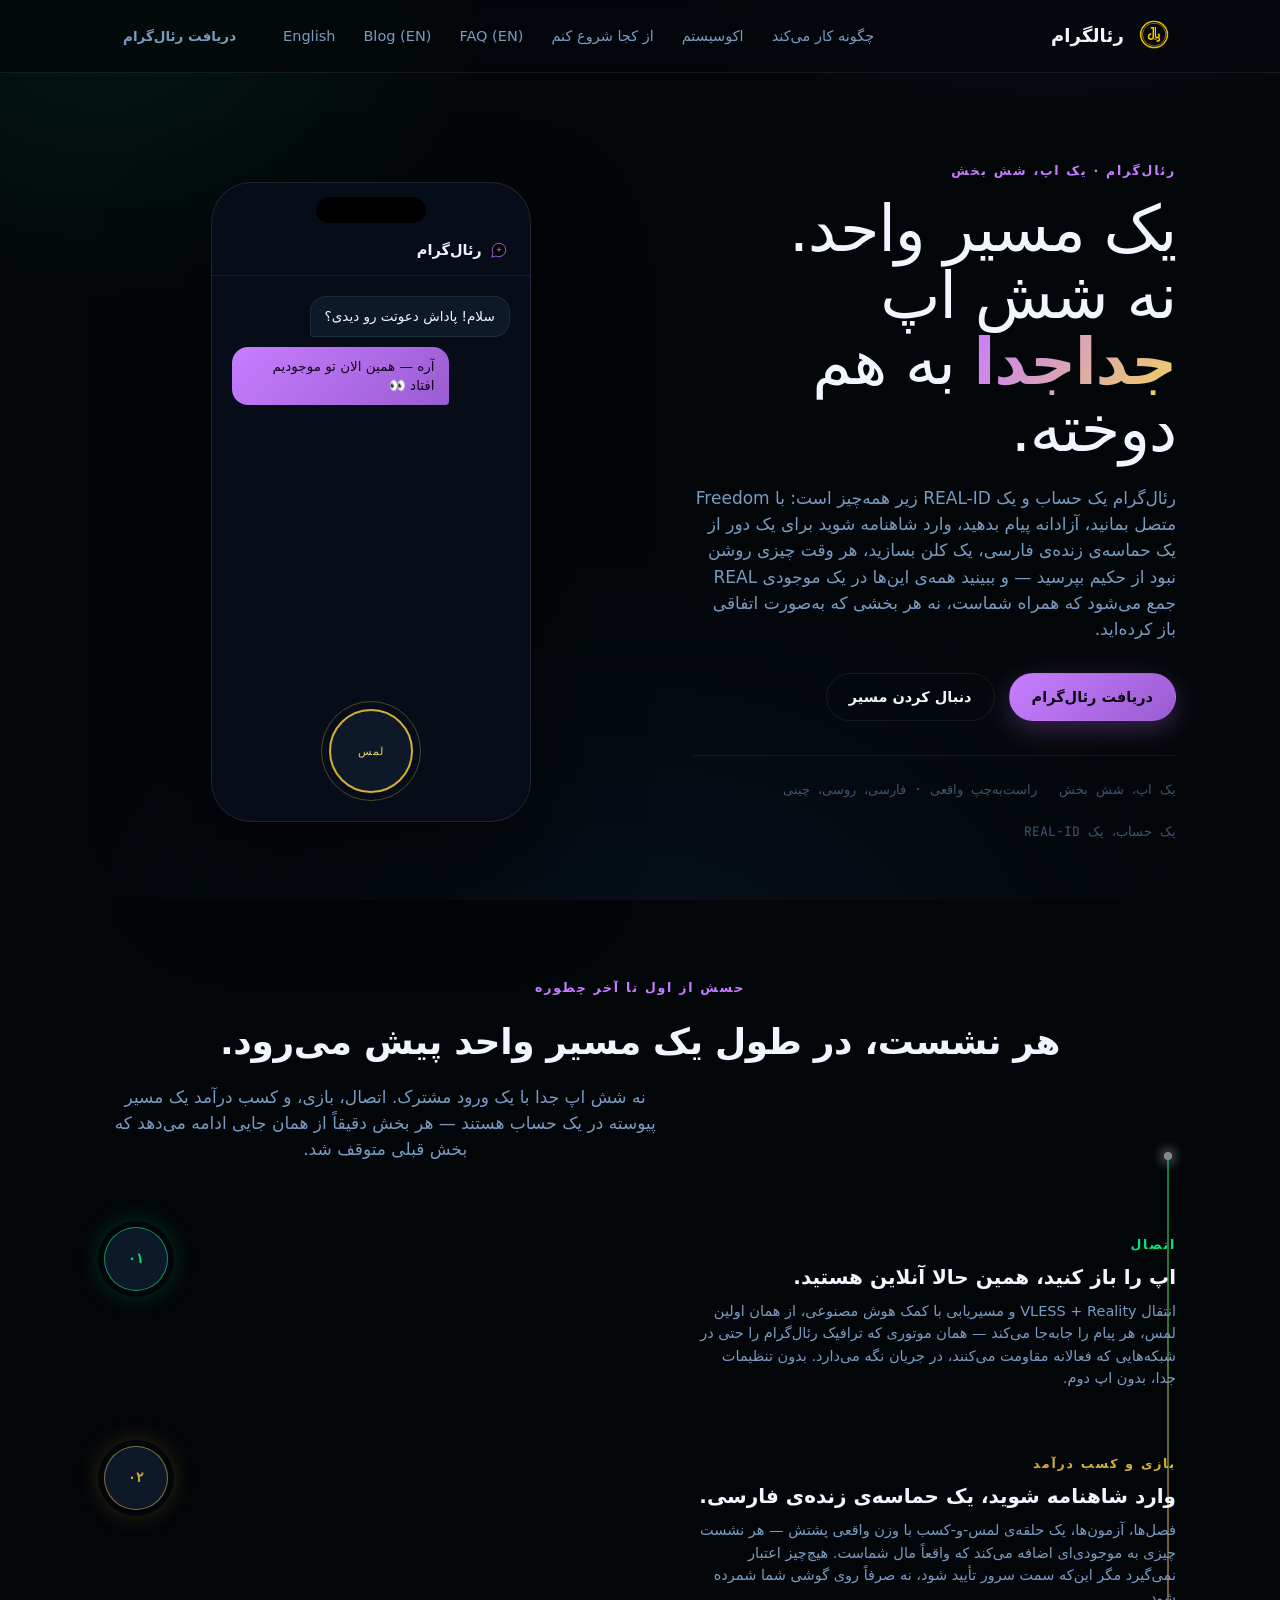
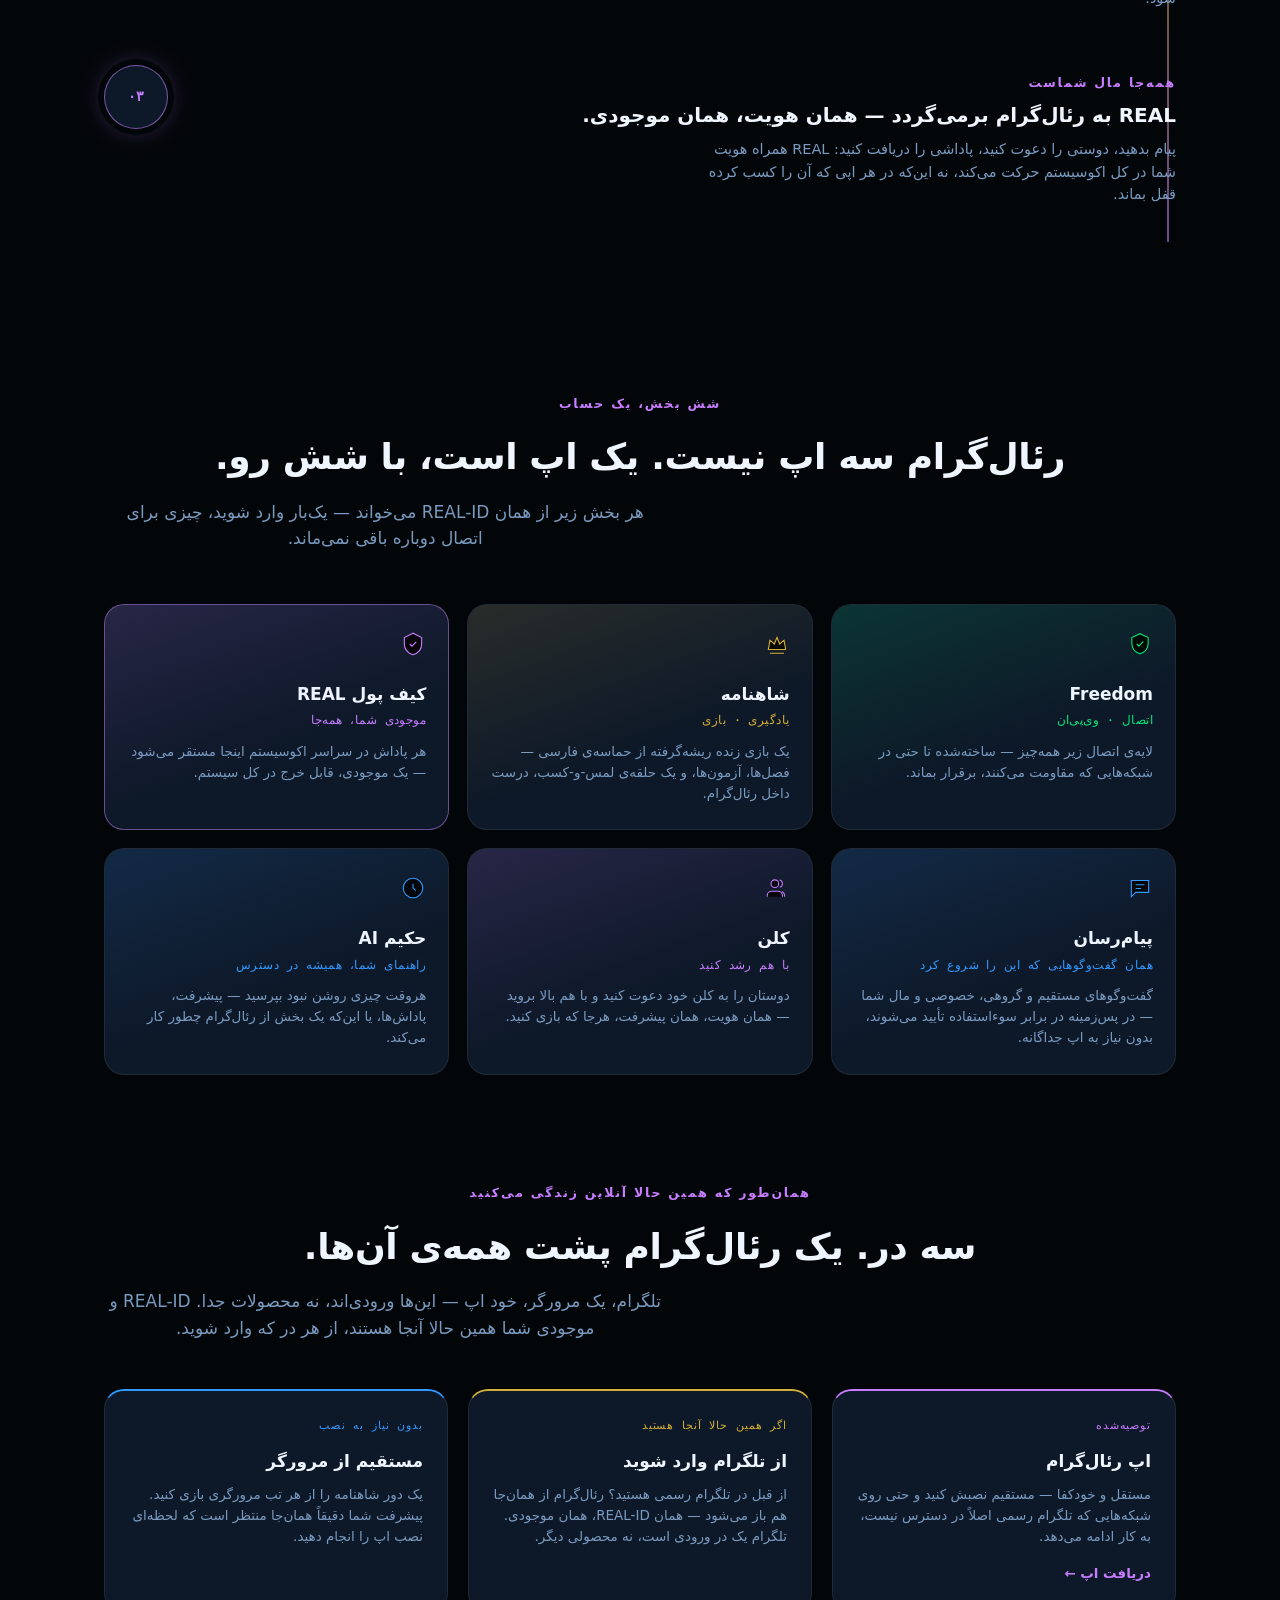
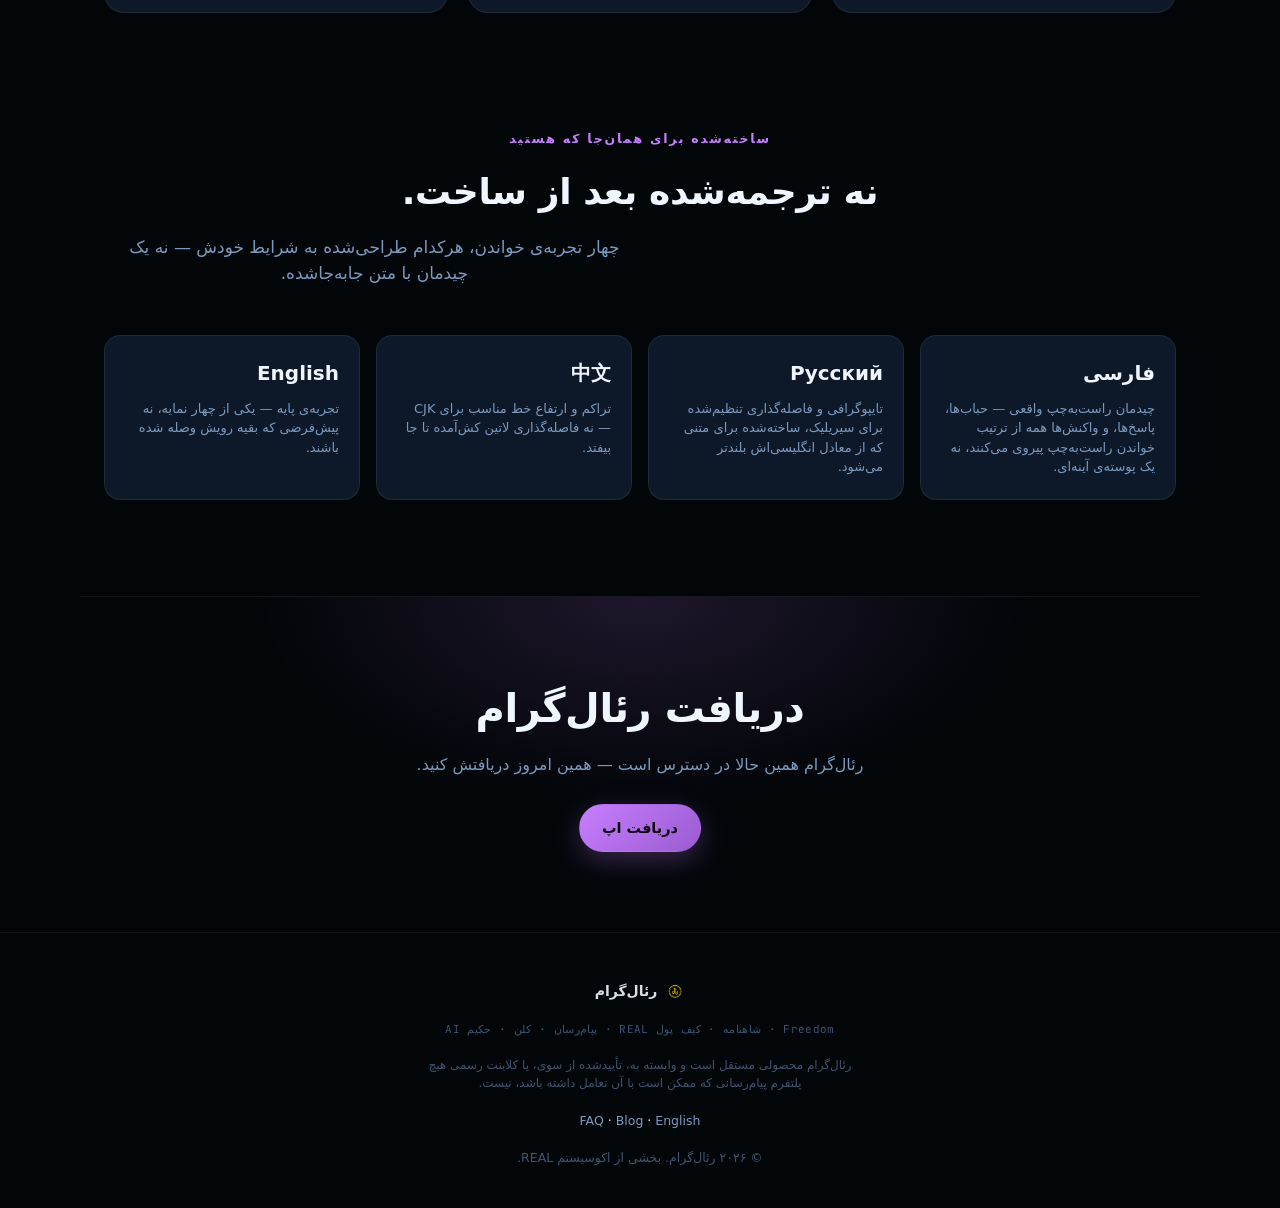
==== fa/index.html @ 52f4f718 "i18n: add Persian (fa) homepage with true RTL support Starts the multilingual rollout the app alread" ====
<!DOCTYPE html>
<html lang="fa" dir="rtl">
<head>
<!-- Google tag (gtag.js) -->
<script async src="https://www.googletagmanager.com/gtag/js?id=G-C6DPYN2MQZ"></script>
<script>
  window.dataLayer = window.dataLayer || [];
  function gtag(){dataLayer.push(arguments);}
  gtag('js', new Date());

  gtag('config', 'G-C6DPYN2MQZ');
</script>
<meta charset="UTF-8" />
<meta http-equiv="X-UA-Compatible" content="IE=edge" />
<meta name="viewport" content="width=device-width, initial-scale=1.0" />
<title>رئال‌گرام — یک حساب. یک هویت. یک اپلیکیشن.</title>
<meta name="description" content="رئال‌گرام یک اپلیکیشن با شش بخش به‌هم‌پیوسته است — Freedom (وی‌پی‌ان)، شاهنامه (یادگیری و بازی)، کیف پول REAL، پیام‌رسان، کلن، و هوش مصنوعی حکیم — همه زیر یک REAL-ID. نه شش اپ جدا که به هم وصل شده باشند." />
<meta name="keywords" content="رئال‌گرام, REAL-ID, پیام‌رسان مستقل, پیام‌رسان فارسی, اقتصاد REAL, شاهنامه, پیام‌رسان امن" />
<meta name="theme-color" content="#030609" />
<link rel="canonical" href="https://realgram.no/fa/" />
<link rel="alternate" hreflang="en" href="https://realgram.no/" />
<link rel="alternate" hreflang="fa" href="https://realgram.no/fa/" />
<link rel="alternate" hreflang="x-default" href="https://realgram.no/" />
<link rel="icon" type="image/png" href="/favicon.png" />

<meta property="og:type" content="website" />
<meta property="og:title" content="رئال‌گرام — یک حساب. یک هویت. یک اپلیکیشن." />
<meta property="og:description" content="شش بخش به‌هم‌پیوسته، یک REAL-ID زیر همه‌شان: Freedom، شاهنامه، کیف پول REAL، پیام‌رسان، کلن، حکیم." />
<meta property="og:url" content="https://realgram.no/fa/" />
<meta property="og:site_name" content="RealGram" />
<meta property="og:locale" content="fa_IR" />

<meta name="twitter:card" content="summary_large_image" />
<meta name="twitter:title" content="رئال‌گرام — یک حساب. یک هویت. یک اپلیکیشن." />
<meta name="twitter:description" content="شش بخش به‌هم‌پیوسته، یک REAL-ID زیر همه‌شان." />

<link rel="preconnect" href="https://fonts.googleapis.com" />
<link rel="preconnect" href="https://fonts.gstatic.com" crossorigin />
<link href="https://fonts.googleapis.com/css2?family=Vazirmatn:wght@100;400;500;600;700&family=JetBrains+Mono:wght@400;500&display=swap" rel="stylesheet" />
<link rel="stylesheet" href="/style.css" />
</head>
<body>
<a class="skip-link" href="#main-content">رفتن به محتوای اصلی</a>
<div class="bg-field" aria-hidden="true"></div>
<canvas id="cinematicDust" class="cinematic-dust" aria-hidden="true"></canvas>

<header class="site-header">
  <div class="wrap header-inner">
    <a class="brand" href="/fa/" aria-label="خانه رئال‌گرام">
      <img class="brand-mark" src="/brand/realtoken.png" width="44" height="44" alt="" aria-hidden="true">
      <span class="brand-word">رئال<b>گرام</b></span>
    </a>
    <button class="nav-toggle" aria-expanded="false" aria-controls="site-nav">
      <span></span><span></span><span></span>
      <span class="sr-only">منو</span>
    </button>
    <nav id="site-nav" class="site-nav" aria-label="منوی اصلی">
      <a href="#journey">چگونه کار می‌کند</a>
      <a href="#ecosystem">اکوسیستم</a>
      <a href="#platforms">از کجا شروع کنم</a>
      <a href="/faq.html" class="lang-switch">FAQ (EN)</a>
      <a href="/blog.html" class="lang-switch">Blog (EN)</a>
      <a href="/" class="lang-switch">English</a>
      <a href="#get" class="btn btn-small">دریافت رئال‌گرام</a>
    </nav>
  </div>
</header>

<main id="main-content">

  <section class="hero wrap">
    <div class="hero-copy">
      <p class="eyebrow">رئال‌گرام · یک اپ، شش بخش</p>
      <h1>یک مسیر واحد.<br>نه شش اپ <em>جداجدا</em> به هم دوخته.</h1>
      <p class="lead">رئال‌گرام یک حساب و یک REAL-ID زیر همه‌چیز است: با
        Freedom متصل بمانید، آزادانه پیام بدهید، وارد شاهنامه شوید برای
        یک دور از یک حماسه‌ی زنده‌ی فارسی، یک کلن بسازید، هر وقت چیزی
        روشن نبود از حکیم بپرسید — و ببینید همه‌ی این‌ها در یک موجودی
        REAL جمع می‌شود که همراه شماست، نه هر بخشی که به‌صورت اتفاقی باز
        کرده‌اید.</p>
      <div class="hero-actions">
        <a href="#get" class="btn btn-primary">دریافت رئال‌گرام</a>
        <a href="#journey" class="btn btn-ghost">دنبال کردن مسیر</a>
      </div>
      <ul class="trust-row" aria-label="در یک نگاه">
        <li>یک اپ، شش بخش</li>
        <li>راست‌به‌چپ واقعی · فارسی، روسی، چینی</li>
        <li>یک حساب، یک REAL-ID</li>
      </ul>
    </div>

    <div class="hero-stage" aria-hidden="true">
      <div class="phone">
        <div class="notch"></div>
        <div class="phone-head">
          <svg class="ph-mark" viewBox="0 0 24 24"><path d="M7.9 20A9 9 0 1 0 4 16.1L2.5 21.5z"/><path d="M12 8.5v6"/><path d="M9 11.5h6"/></svg>
          <span>رئال‌گرام</span>
        </div>
        <div class="phone-body">
          <div class="bubble bubble-in">سلام! پاداش دعوتت رو دیدی؟</div>
          <div class="bubble bubble-out">آره — همین الان تو موجودیم افتاد 👀</div>
          <button class="tap-target" id="tapTarget" type="button" aria-label="لمس کنید تا یک لحظه‌ی کسب پاداش را ببینید">
            <span class="tap-ring"></span>
            <span class="tap-label">لمس</span>
          </button>
          <div class="earn-toast" id="earnToast">+۳ <span>REAL</span></div>
        </div>
      </div>
    </div>
  </section>

  <section id="journey" class="journey wrap">
    <p class="eyebrow center">حسش از اول تا آخر چطوره</p>
    <h2 class="center">هر نشست، در طول یک مسیر واحد پیش می‌رود.</h2>
    <p class="lead center">نه شش اپ جدا با یک ورود مشترک. اتصال، بازی، و
      کسب درآمد یک مسیر پیوسته در یک حساب هستند — هر بخش دقیقاً از همان
      جایی ادامه می‌دهد که بخش قبلی متوقف شد.</p>

    <div class="thread-rail" aria-hidden="true"><span class="thread-pulse"></span></div>

    <ol class="waypoints">
      <li class="waypoint" style="--accent:#00E87A">
        <span class="waypoint-node"><span class="waypoint-index">۰۱</span></span>
        <div class="waypoint-body">
          <p class="eyebrow">اتصال</p>
          <h3>اپ را باز کنید، همین حالا آنلاین هستید.</h3>
          <p>انتقال VLESS + Reality و مسیریابی با کمک هوش مصنوعی، از همان
            اولین لمس، هر پیام را جابه‌جا می‌کند — همان موتوری که ترافیک
            رئال‌گرام را حتی در شبکه‌هایی که فعالانه مقاومت می‌کنند، در
            جریان نگه می‌دارد. بدون تنظیمات جدا، بدون اپ دوم.</p>
        </div>
      </li>
      <li class="waypoint" style="--accent:#D4AF37">
        <span class="waypoint-node"><span class="waypoint-index">۰۲</span></span>
        <div class="waypoint-body">
          <p class="eyebrow">بازی و کسب درآمد</p>
          <h3>وارد شاهنامه شوید، یک حماسه‌ی زنده‌ی فارسی.</h3>
          <p>فصل‌ها، آزمون‌ها، یک حلقه‌ی لمس-و-کسب با وزن واقعی پشتش —
            هر نشست چیزی به موجودی‌ای اضافه می‌کند که واقعاً مال شماست.
            هیچ‌چیز اعتبار نمی‌گیرد مگر این‌که سمت سرور تأیید شود، نه
            صرفاً روی گوشی شما شمرده شود.</p>
        </div>
      </li>
      <li class="waypoint" style="--accent:#C77DFF">
        <span class="waypoint-node"><span class="waypoint-index">۰۳</span></span>
        <div class="waypoint-body">
          <p class="eyebrow">همه‌جا مال شماست</p>
          <h3>REAL به رئال‌گرام برمی‌گردد — همان هویت، همان موجودی.</h3>
          <p>پیام بدهید، دوستی را دعوت کنید، پاداشی را دریافت کنید: REAL
            همراه هویت شما در کل اکوسیستم حرکت می‌کند، نه این‌که در هر
            اپی که آن را کسب کرده قفل بماند.</p>
        </div>
      </li>
    </ol>
  </section>

  <section id="ecosystem" class="blend wrap">
    <div class="reveal">
      <p class="eyebrow center">شش بخش، یک حساب</p>
      <h2 class="center">رئال‌گرام سه اپ نیست. یک اپ است، با شش رو.</h2>
      <p class="lead center">هر بخش زیر از همان REAL-ID می‌خواند —
        یک‌بار وارد شوید، چیزی برای اتصال دوباره باقی نمی‌ماند.</p>
    </div>

    <div class="blend-grid blend-grid-6 reveal">
      <div class="blend-card" style="--accent:#00E87A">
        <svg viewBox="0 0 24 24"><path d="M12 2.5l7.5 3.5v5.5c0 4.8-3.2 8.1-7.5 9.5-4.3-1.4-7.5-4.7-7.5-9.5V6z"/><path d="M9 12l2 2 4-4.4"/></svg>
        <h3>Freedom</h3>
        <p class="role">اتصال · وی‌پی‌ان</p>
        <p>لایه‌ی اتصال زیر همه‌چیز — ساخته‌شده تا حتی در شبکه‌هایی که
          مقاومت می‌کنند، برقرار بماند.</p>
      </div>
      <div class="blend-card" style="--accent:#D4AF37">
        <svg viewBox="0 0 24 24"><path d="M4 17 L5.5 8.5 L9.5 12 L12 6 L14.5 12 L18.5 8.5 L20 17 Z"/><path d="M5.5 20.5h13"/></svg>
        <h3>شاهنامه</h3>
        <p class="role">یادگیری · بازی</p>
        <p>یک بازی زنده ریشه‌گرفته از حماسه‌ی فارسی — فصل‌ها، آزمون‌ها،
          و یک حلقه‌ی لمس-و-کسب، درست داخل رئال‌گرام.</p>
      </div>
      <div class="blend-card is-you" style="--accent:#C77DFF">
        <svg viewBox="0 0 24 24"><path d="M12 2 L4 6v6c0 5 3.5 8.5 8 10 4.5-1.5 8-5 8-10V6z"/><path d="M9 12l2 2 4-4"/></svg>
        <h3>کیف پول REAL</h3>
        <p class="role">موجودی شما، همه‌جا</p>
        <p>هر پاداش در سراسر اکوسیستم اینجا مستقر می‌شود — یک موجودی،
          قابل خرج در کل سیستم.</p>
      </div>
      <div class="blend-card" style="--accent:#3399FF">
        <svg viewBox="0 0 24 24"><path d="M4 5h16v11H8l-4 4z"/><path d="M8 9h8M8 12.5h5"/></svg>
        <h3>پیام‌رسان</h3>
        <p class="role">همان گفت‌وگوهایی که این را شروع کرد</p>
        <p>گفت‌وگوهای مستقیم و گروهی، خصوصی و مال شما — در پس‌زمینه در
          برابر سوءاستفاده تأیید می‌شوند، بدون نیاز به اپ جداگانه.</p>
      </div>
      <div class="blend-card" style="--accent:#C77DFF">
        <svg viewBox="0 0 24 24"><path d="M17 20v-1a4 4 0 0 0-4-4H7a4 4 0 0 0-4 4v1"/><circle cx="10" cy="8" r="3.5"/><path d="M19 20v-1a3.8 3.8 0 0 0-2.5-3.6"/><path d="M14.5 4.7A3.5 3.5 0 0 1 17 8a3.5 3.5 0 0 1-2.4 3.3"/></svg>
        <h3>کلن</h3>
        <p class="role">با هم رشد کنید</p>
        <p>دوستان را به کلن خود دعوت کنید و با هم بالا بروید — همان
          هویت، همان پیشرفت، هرجا که بازی کنید.</p>
      </div>
      <div class="blend-card" style="--accent:#3399FF">
        <svg viewBox="0 0 24 24"><circle cx="12" cy="12" r="9"/><path d="M12 8v4l2.5 2.5"/></svg>
        <h3>حکیم AI</h3>
        <p class="role">راهنمای شما، همیشه در دسترس</p>
        <p>هروقت چیزی روشن نبود بپرسید — پیشرفت، پاداش‌ها، یا این‌که یک
          بخش از رئال‌گرام چطور کار می‌کند.</p>
      </div>
    </div>
  </section>

  <section id="platforms" class="platforms wrap">
    <div class="reveal">
      <p class="eyebrow center">همان‌طور که همین حالا آنلاین زندگی می‌کنید</p>
      <h2 class="center">سه در. یک رئال‌گرام پشت همه‌ی آن‌ها.</h2>
      <p class="lead center">تلگرام، یک مرورگر، خود اپ — این‌ها ورودی‌اند،
        نه محصولات جدا. REAL-ID و موجودی شما همین حالا آنجا هستند، از هر
        در که وارد شوید.</p>
    </div>

    <div class="platform-grid reveal">
      <div class="platform-card" style="--accent:#C77DFF">
        <p class="platform-tag">توصیه‌شده</p>
        <h3>اپ رئال‌گرام</h3>
        <p>مستقل و خودکفا — مستقیم نصبش کنید و حتی روی شبکه‌هایی که
          تلگرام رسمی اصلاً در دسترس نیست، به کار ادامه می‌دهد.</p>
        <a href="#get" class="platform-link">دریافت اپ ←</a>
      </div>
      <div class="platform-card" style="--accent:#D4AF37">
        <p class="platform-tag">اگر همین حالا آنجا هستید</p>
        <h3>از تلگرام وارد شوید</h3>
        <p>از قبل در تلگرام رسمی هستید؟ رئال‌گرام از همان‌جا هم باز
          می‌شود — همان REAL-ID، همان موجودی. تلگرام یک در ورودی است، نه
          محصولی دیگر.</p>
      </div>
      <div class="platform-card" style="--accent:#3399FF">
        <p class="platform-tag">بدون نیاز به نصب</p>
        <h3>مستقیم از مرورگر</h3>
        <p>یک دور شاهنامه را از هر تب مرورگری بازی کنید. پیشرفت شما دقیقاً
          همان‌جا منتظر است که لحظه‌ای نصب اپ را انجام دهید.</p>
      </div>
    </div>
  </section>

  <section id="global" class="locale wrap">
    <div class="reveal">
      <p class="eyebrow center">ساخته‌شده برای همان‌جا که هستید</p>
      <h2 class="center">نه ترجمه‌شده بعد از ساخت.</h2>
      <p class="lead center">چهار تجربه‌ی خواندن، هرکدام طراحی‌شده به شرایط
        خودش — نه یک چیدمان با متن جابه‌جاشده.</p>
    </div>

    <div class="locale-grid reveal">
      <div class="locale-card">
        <p class="locale-name">فارسی</p>
        <p class="locale-desc">چیدمان راست‌به‌چپ واقعی — حباب‌ها، پاسخ‌ها،
          و واکنش‌ها همه از ترتیب خواندن راست‌به‌چپ پیروی می‌کنند، نه یک
          پوسته‌ی آینه‌ای.</p>
      </div>
      <div class="locale-card">
        <p class="locale-name">Русский</p>
        <p class="locale-desc">تایپوگرافی و فاصله‌گذاری تنظیم‌شده برای
          سیریلیک، ساخته‌شده برای متنی که از معادل انگلیسی‌اش بلندتر
          می‌شود.</p>
      </div>
      <div class="locale-card">
        <p class="locale-name">中文</p>
        <p class="locale-desc">تراکم و ارتفاع خط مناسب برای CJK — نه
          فاصله‌گذاری لاتین کش‌آمده تا جا بیفتد.</p>
      </div>
      <div class="locale-card">
        <p class="locale-name">English</p>
        <p class="locale-desc">تجربه‌ی پایه — یکی از چهار نمایه، نه پیش‌فرضی
          که بقیه رویش وصله شده باشند.</p>
      </div>
    </div>
  </section>

  <section id="get" class="cta-band wrap">
    <h2>دریافت رئال‌گرام</h2>
    <p>رئال‌گرام همین حالا در دسترس است — همین امروز دریافتش کنید.</p>
    <div class="hero-actions center">
      <a href="https://api.realgram.no/download/setalink-latest.apk" class="btn btn-primary">دریافت اپ</a>
    </div>
  </section>

</main>

<footer class="site-footer">
  <div class="wrap footer-inner">
    <div class="footer-lockups" aria-label="رئال‌گرام">
      <span class="footer-brand"><img class="footer-brand-mark" src="/brand/realtoken.png" alt="" loading="lazy" /> رئال‌گرام</span>
    </div>
    <p class="footer-parts">Freedom · شاهنامه · کیف پول REAL · پیام‌رسان · کلن · حکیم AI</p>
    <p class="footer-fine">رئال‌گرام محصولی مستقل است و وابسته به، تأییدشده
      از سوی، یا کلاینت رسمی هیچ پلتفرم پیام‌رسانی که ممکن است با آن
      تعامل داشته باشد، نیست.</p>
    <p class="footer-links"><a href="/faq.html">FAQ</a> · <a href="/blog.html">Blog</a> · <a href="/">English</a></p>
    <p class="footer-copy">© ۲۰۲۶ رئال‌گرام. بخشی از اکوسیستم REAL.</p>
  </div>
</footer>

<script src="/app.js"></script>
</body>
</html>
---- style.css ----
/* RealGram — realgram.no
   Token system extends the shipped REAL ecosystem design system
   (mobile-app/DESIGN_SYSTEM.md, docs/realgram/BRAND.md). Do not introduce
   colors outside this set. */

:root{
  --void:#030609;
  --base:#070D18;
  --surface:#0D1828;
  --elevated:#111F35;

  --purple:#C77DFF;
  --purple-dim:#9A5CD0;
  --emerald:#00E87A;
  --blue:#3399FF;
  --gold:#D4AF37;
  --gold-light:#F0D060;

  --text-primary:#F0F6FF;
  --text-secondary:#7A9BC0;
  --text-muted:#3D5570;

  --glass-bg:rgba(13,24,40,0.72);
  --glass-border:rgba(255,255,255,0.08);

  --radius-lg:16px;
  --radius-xl:20px;
  --radius-full:9999px;

  --font-display:'Inter',system-ui,-apple-system,sans-serif;
  --font-mono:'JetBrains Mono',ui-monospace,monospace;

  --wrap:1120px;
}

*,*::before,*::after{box-sizing:border-box;margin:0;padding:0;}

html{scroll-behavior:smooth;}
@media (prefers-reduced-motion:reduce){
  html{scroll-behavior:auto;}
  *,*::before,*::after{animation-duration:0.01ms !important;animation-iteration-count:1 !important;transition-duration:0.01ms !important;}
}

body{
  background:var(--void);
  color:var(--text-primary);
  font-family:var(--font-display);
  font-size:16px;
  line-height:1.55;
  -webkit-font-smoothing:antialiased;
  overflow-x:hidden;
}

.sr-only{position:absolute;width:1px;height:1px;overflow:hidden;clip:rect(0 0 0 0);white-space:nowrap;}

.skip-link{
  position:absolute;top:-100%;left:16px;z-index:200;
  background:var(--elevated);color:var(--text-primary);
  padding:10px 16px;border-radius:8px;
}
.skip-link:focus{top:16px;}

a{color:inherit;text-decoration:none;}
:focus-visible{outline:2px solid var(--purple);outline-offset:3px;border-radius:4px;}

.wrap{max-width:var(--wrap);margin:0 auto;padding:0 24px;}
.center{text-align:center;margin-left:auto;margin-right:auto;}

.bg-field{
  position:fixed;inset:-10% 0 0 0;z-index:-2;will-change:transform;
  background:
    radial-gradient(720px 480px at 82% -8%, rgba(199,125,255,0.16), transparent 62%),
    radial-gradient(640px 460px at 8% 12%, rgba(0,232,122,0.08), transparent 60%),
    radial-gradient(900px 700px at 50% 110%, rgba(51,153,255,0.07), transparent 65%),
    var(--void);
}

/* Ambient gold dust — ported from Shahnameh's own cinematic.js so the site
   and the game read as one world. Driven entirely by app.js; opacity
   starts at 0 and breathes in on load. */
.cinematic-dust{
  position:fixed;inset:0;z-index:-1;
  width:100%;height:100%;pointer-events:none;opacity:0;
}
@media (prefers-reduced-motion:reduce){
  .cinematic-dust{display:none;}
}

/* ---------- generic scroll reveal (section headers, card grids) ---------- */
.reveal{
  opacity:0;transform:translateY(18px) scale(0.985);filter:brightness(0.85);
  transition:opacity 700ms ease, transform 700ms ease, filter 700ms ease;
}
.reveal.in-view{opacity:1;transform:none;filter:none;}
@media (prefers-reduced-motion:reduce){
  .reveal{opacity:1;transform:none;filter:none;}
}

/* ---------- header ---------- */
.site-header{
  position:sticky;top:0;z-index:100;
  background:rgba(3,6,9,0.7);
  backdrop-filter:blur(20px) saturate(180%);
  -webkit-backdrop-filter:blur(20px) saturate(180%);
  border-bottom:1px solid var(--glass-border);
}
.header-inner{
  display:flex;align-items:center;justify-content:space-between;
  height:72px;
}
.brand{display:flex;align-items:center;gap:8px;}
.brand-mark{width:44px;height:44px;flex:none;object-fit:cover;border-radius:50%;}
.brand-word{font-weight:600;font-size:18px;letter-spacing:0.01em;}
.brand-word b{font-weight:700;}

.site-nav{display:flex;align-items:center;gap:28px;font-size:14.5px;color:var(--text-secondary);}
.site-nav a:not(.btn):hover{color:var(--text-primary);}

.nav-toggle{
  display:none;flex-direction:column;justify-content:center;gap:5px;
  width:36px;height:36px;background:none;border:none;cursor:pointer;
}
.nav-toggle span{display:block;width:20px;height:2px;background:var(--text-primary);border-radius:2px;}

.btn{
  display:inline-flex;align-items:center;justify-content:center;
  padding:12px 22px;border-radius:var(--radius-full);
  font-weight:600;font-size:14.5px;
  border:1px solid transparent;
  transition:transform 160ms ease, box-shadow 160ms ease, background 160ms ease;
}
.btn:active{transform:scale(0.97);}
.btn-primary{
  background:linear-gradient(135deg,var(--purple),var(--purple-dim));
  color:#0A0212;
  box-shadow:0 8px 28px rgba(199,125,255,0.28);
}
.btn-primary:hover{box-shadow:0 10px 34px rgba(199,125,255,0.4);}
.btn-ghost{border-color:var(--glass-border);color:var(--text-primary);}
.btn-ghost:hover{border-color:rgba(255,255,255,0.22);}
.btn-small{padding:9px 18px;font-size:13.5px;}

/* ---------- hero ---------- */
.hero{
  display:grid;grid-template-columns:1.05fr 0.95fr;gap:56px;align-items:center;
  padding:88px 24px 96px;
}
.eyebrow{
  font-size:12.5px;font-weight:600;letter-spacing:0.14em;text-transform:uppercase;
  color:var(--purple);margin-bottom:16px;
}
h1{
  font-size:clamp(38px,5.6vw,64px);font-weight:100;line-height:1.04;letter-spacing:-0.02em;
  margin-bottom:22px;
}
h1 em{
  font-style:normal;font-weight:600;color:transparent;
  background:linear-gradient(120deg,var(--purple),var(--gold-light));
  -webkit-background-clip:text;background-clip:text;
}
.lead{font-size:17px;color:var(--text-secondary);max-width:46ch;margin-bottom:30px;}
.hero-actions{display:flex;gap:14px;flex-wrap:wrap;}
.hero-actions.center{justify-content:center;margin-top:26px;}

.trust-row{
  list-style:none;display:flex;gap:22px;flex-wrap:wrap;
  margin-top:34px;padding-top:24px;border-top:1px solid var(--glass-border);
  font-size:13px;color:var(--text-muted);font-family:var(--font-mono);
}

/* ---------- hero phone ---------- */
.hero-stage{display:flex;justify-content:center;}
.phone{
  width:320px;height:640px;border-radius:40px;position:relative;overflow:hidden;
  background:var(--base);border:1.5px solid rgba(255,255,255,0.1);
  box-shadow:0 0 0 1px rgba(0,0,0,0.6), 0 50px 100px rgba(0,0,0,0.6);
  display:flex;flex-direction:column;
}
.notch{
  position:absolute;top:14px;left:50%;transform:translateX(-50%);
  width:110px;height:26px;background:#000;border-radius:16px;z-index:5;
}
.phone-head{
  display:flex;align-items:center;gap:8px;padding:56px 22px 14px;
  border-bottom:1px solid var(--glass-border);
}
.ph-mark{width:18px;height:18px;stroke:var(--purple);}
.phone-head span{font-weight:600;font-size:14.5px;}

.phone-body{
  flex:1;position:relative;padding:20px;display:flex;flex-direction:column;gap:10px;
}
.bubble{
  max-width:78%;padding:10px 14px;border-radius:16px;font-size:13.5px;line-height:1.4;
}
.bubble-in{
  align-self:flex-start;background:var(--surface);border:1px solid var(--glass-border);
  border-bottom-left-radius:4px;color:var(--text-primary);
}
.bubble-out{
  align-self:flex-end;background:linear-gradient(135deg,var(--purple),var(--purple-dim));
  border-bottom-right-radius:4px;color:#12041F;font-weight:500;
}

.tap-target{
  margin:auto auto 8px;width:84px;height:84px;border-radius:50%;
  background:var(--surface);border:2px solid var(--gold);cursor:pointer;
  display:flex;align-items:center;justify-content:center;position:relative;
  transition:transform 140ms cubic-bezier(.2,.8,.2,1);
}
.tap-target:active{transform:scale(0.93);}
.tap-label{font-family:var(--font-mono);font-size:11px;letter-spacing:0.1em;color:var(--gold-light);}
.tap-ring{
  position:absolute;inset:-10px;border-radius:50%;border:1.5px solid rgba(212,175,55,0.35);
  animation:pulse-ring 2.4s ease-out infinite;
}
@keyframes pulse-ring{
  0%{transform:scale(0.9);opacity:0.7;}
  80%{transform:scale(1.25);opacity:0;}
  100%{opacity:0;}
}

.earn-toast{
  position:absolute;left:50%;bottom:118px;transform:translate(-50%,10px);
  font-family:var(--font-mono);font-weight:600;font-size:20px;color:var(--gold-light);
  opacity:0;pointer-events:none;text-shadow:0 0 20px rgba(212,175,55,0.55);
  transition:opacity 220ms ease, transform 220ms ease;
}
.earn-toast span{font-size:12px;color:var(--gold);letter-spacing:0.08em;}
.earn-toast.show{opacity:1;transform:translate(-50%,-12px);}

.burst-particle{
  position:absolute;left:50%;bottom:160px;width:5px;height:5px;border-radius:50%;
  background:var(--gold-light);pointer-events:none;
}

/* ---------- blend ---------- */
.blend{padding:88px 24px;}
.blend h2{font-size:clamp(26px,3.4vw,36px);font-weight:700;margin:8px 0 14px;letter-spacing:-0.01em;}
.blend .lead{max-width:52ch;margin:0 auto 52px;}

.blend-grid{display:grid;grid-template-columns:repeat(4,1fr);gap:18px;}
.blend-grid-6{grid-template-columns:repeat(3,1fr);}
.blend-card{
  background:var(--surface);border:1px solid var(--glass-border);border-radius:var(--radius-xl);
  padding:26px 22px;position:relative;overflow:hidden;
}
.blend-card::before{
  content:"";position:absolute;inset:0;
  background:linear-gradient(160deg,color-mix(in srgb, var(--accent) 14%, transparent), transparent 60%);
  pointer-events:none;
}
.blend-card svg{width:26px;height:26px;stroke:var(--accent);margin-bottom:16px;}
.blend-card h3{font-size:17px;font-weight:600;margin-bottom:4px;}
.blend-card .role{
  font-family:var(--font-mono);font-size:11.5px;color:var(--accent);
  letter-spacing:0.04em;margin-bottom:12px;
}
.blend-card p:last-child{font-size:13.5px;color:var(--text-secondary);}
.blend-card.is-you{border-color:color-mix(in srgb, var(--accent) 45%, var(--glass-border));}

/* ---------- journey (the connecting-thread signature) ---------- */
.journey{padding:40px 24px 100px;position:relative;}
.journey h2{font-size:clamp(26px,3.4vw,36px);font-weight:700;margin:8px 0 14px;letter-spacing:-0.01em;}
.journey .lead{max-width:52ch;margin:0 auto 64px;}

.thread-rail{
  position:absolute;left:31px;top:220px;bottom:64px;width:2px;
  background:linear-gradient(180deg,#00E87A 0%,#D4AF37 50%,#C77DFF 100%);
  opacity:0.55;
}
.thread-pulse{
  position:absolute;left:50%;top:-6px;transform:translateX(-50%);
  width:8px;height:8px;border-radius:50%;background:var(--text-primary);
  box-shadow:0 0 12px 3px rgba(240,246,255,0.7);
  animation:thread-travel 5.5s cubic-bezier(.3,.1,.2,1) infinite;
}
@keyframes thread-travel{
  0%{top:-2%;opacity:0;}
  8%{opacity:1;}
  92%{opacity:1;}
  100%{top:100%;opacity:0;}
}

.waypoints{list-style:none;position:relative;}
.waypoint{
  display:grid;grid-template-columns:64px 1fr;gap:24px;
  padding-bottom:56px;
  opacity:0;transform:translateY(16px);
  transition:opacity 600ms ease, transform 600ms ease;
}
.waypoint.in-view{opacity:1;transform:none;}
@media (prefers-reduced-motion:reduce){
  .waypoint{opacity:1;transform:none;}
}
.waypoint:last-child{padding-bottom:0;}
.waypoint-node{
  width:64px;height:64px;border-radius:50%;flex:none;
  background:var(--surface);border:1.5px solid color-mix(in srgb, var(--accent) 55%, var(--glass-border));
  box-shadow:0 0 0 6px var(--void), 0 0 26px color-mix(in srgb, var(--accent) 35%, transparent);
  display:flex;align-items:center;justify-content:center;
}
.waypoint-index{font-family:var(--font-mono);font-size:14px;font-weight:600;color:var(--accent);}
.waypoint-body{padding-top:8px;}
.waypoint-body .eyebrow{color:var(--accent);margin-bottom:10px;}
.waypoint-body h3{font-size:20px;font-weight:600;line-height:1.3;margin-bottom:10px;max-width:46ch;}
.waypoint-body p:last-child{font-size:14.5px;color:var(--text-secondary);max-width:52ch;}

/* ---------- platforms ---------- */
.platforms{padding:20px 24px 96px;}
.platforms h2{font-size:clamp(26px,3.4vw,36px);font-weight:700;margin:8px 0 14px;letter-spacing:-0.01em;}
.platforms .lead{max-width:52ch;margin:0 auto 48px;}
.platform-grid{display:grid;grid-template-columns:repeat(3,1fr);gap:20px;}
.platform-card{
  background:var(--surface);border:1px solid var(--glass-border);border-radius:var(--radius-xl);
  padding:26px 24px;border-top:2px solid var(--accent);
}
.platform-tag{
  font-family:var(--font-mono);font-size:11px;letter-spacing:0.08em;text-transform:uppercase;
  color:var(--accent);margin-bottom:14px;
}
.platform-card h3{font-size:17px;font-weight:600;margin-bottom:10px;}
.platform-card p:not(.platform-tag){font-size:13.5px;color:var(--text-secondary);margin-bottom:14px;}
.platform-link{font-size:13.5px;font-weight:600;color:var(--accent);}
.platform-link:hover{text-decoration:underline;}

/* ---------- locale ---------- */
.locale{padding:20px 24px 96px;}
.locale h2{font-size:clamp(26px,3.4vw,36px);font-weight:700;margin:8px 0 14px;letter-spacing:-0.01em;}
.locale .lead{max-width:50ch;margin:0 auto 48px;}
.locale-grid{display:grid;grid-template-columns:repeat(4,1fr);gap:16px;}
.locale-card{
  background:var(--surface);border:1px solid var(--glass-border);border-radius:var(--radius-lg);
  padding:22px 20px;
}
.locale-name{font-size:20px;font-weight:600;margin-bottom:10px;}
.locale-desc{font-size:13px;color:var(--text-secondary);line-height:1.5;}

/* ---------- FAQ page ---------- */
.faq-hero{padding:72px 24px 24px;max-width:760px;}
.faq-h1{
  font-size:clamp(32px,4.4vw,48px);font-weight:100;line-height:1.08;letter-spacing:-0.02em;
  margin-bottom:18px;
}
.faq-h1 em{
  font-style:normal;font-weight:600;color:transparent;
  background:linear-gradient(120deg,var(--purple),var(--gold-light));
  -webkit-background-clip:text;background-clip:text;
}
.faq-list{padding:24px 24px 96px;max-width:760px;display:grid;gap:12px;}
.faq-item{
  background:var(--surface);border:1px solid var(--glass-border);border-radius:var(--radius-lg);
  padding:4px 22px;
}
.faq-item summary{
  list-style:none;cursor:pointer;padding:18px 28px 18px 0;position:relative;
  font-size:15.5px;font-weight:600;color:var(--text-primary);
}
.faq-item summary::-webkit-details-marker{display:none;}
.faq-item summary::after{
  content:"+";position:absolute;right:0;top:16px;font-size:20px;font-weight:400;
  color:var(--purple);transition:transform 200ms ease;
}
.faq-item[open] summary::after{transform:rotate(45deg);}
.faq-item p{font-size:14px;color:var(--text-secondary);padding-bottom:20px;max-width:60ch;}

/* ---------- cta band ---------- */
.cta-band{
  padding:80px 24px;text-align:center;
  background:radial-gradient(560px 300px at 50% 0%, rgba(199,125,255,0.14), transparent 70%);
  border-top:1px solid var(--glass-border);
}
.cta-band h2{font-size:clamp(28px,3.6vw,40px);font-weight:700;margin-bottom:14px;letter-spacing:-0.01em;}
.cta-band p{color:var(--text-secondary);max-width:52ch;margin:0 auto;}

/* ---------- footer ---------- */
.site-footer{border-top:1px solid var(--glass-border);padding:48px 24px 40px;}
.footer-inner{display:flex;flex-direction:column;align-items:center;gap:18px;text-align:center;}
.footer-lockups{display:flex;gap:26px;flex-wrap:wrap;justify-content:center;opacity:0.9;}
.footer-lockups img{height:20px;width:auto;}
.footer-brand{display:flex;align-items:center;gap:8px;font-weight:600;font-size:14px;color:var(--text-primary);}
.footer-brand-mark{width:20px;height:20px;border-radius:50%;object-fit:cover;}
.footer-parts{
  font-family:var(--font-mono);font-size:11px;letter-spacing:0.03em;
  color:var(--text-muted);
}
.footer-fine{font-size:12px;color:var(--text-muted);max-width:56ch;}
.footer-links{font-size:12.5px;}
.footer-links a{color:var(--text-secondary);}
.footer-links a:hover{color:var(--text-primary);}
.footer-copy{font-size:12.5px;color:var(--text-muted);}

/* ---------- responsive ---------- */
@media (max-width:920px){
  .hero{grid-template-columns:1fr;padding-top:56px;}
  .hero-stage{order:-1;}
  .phone{width:260px;height:520px;}
  .blend-grid{grid-template-columns:repeat(2,1fr);}
  .blend-grid-6{grid-template-columns:repeat(2,1fr);}
  .platform-grid{grid-template-columns:1fr;}
  .locale-grid{grid-template-columns:repeat(2,1fr);}
}

@media (max-width:640px){
  .nav-toggle{display:flex;}
  .site-nav{
    position:absolute;top:72px;left:0;right:0;
    background:rgba(7,13,24,0.98);border-bottom:1px solid var(--glass-border);
    flex-direction:column;align-items:flex-start;gap:0;padding:8px 24px 20px;
    display:none;
  }
  .site-nav.open{display:flex;}
  .site-nav a:not(.btn){width:100%;padding:14px 0;border-bottom:1px solid var(--glass-border);}
  .site-nav .btn{margin-top:14px;}
  .blend-grid{grid-template-columns:1fr;}
  .blend-grid-6{grid-template-columns:1fr;}
  .locale-grid{grid-template-columns:1fr;}
  .trust-row{flex-direction:column;gap:8px;}
  .waypoint{grid-template-columns:48px 1fr;gap:16px;}
  .waypoint-node{width:48px;height:48px;}
  .thread-rail{left:23px;}
}

/* ---------- RTL (Persian) ---------- */
[dir="rtl"]{
  font-family:'Vazirmatn', Inter, -apple-system, Helvetica, Arial, sans-serif;
}
[dir="rtl"] .hero{ grid-template-columns:0.95fr 1.05fr; }
[dir="rtl"] .hero-stage{ order:2; }
[dir="rtl"] .waypoint{ grid-template-columns:1fr 64px; }
[dir="rtl"] .waypoint-node{ order:2; }
[dir="rtl"] .waypoint-body{ order:1; text-align:right; }
[dir="rtl"] .thread-rail{ left:auto; right:31px; }
[dir="rtl"] .thread-pulse{ left:auto; right:50%; transform:translateX(50%); }
[dir="rtl"] .lead{ margin-left:0; }
[dir="rtl"] .trust-row{ padding-right:0; }
[dir="rtl"] .lang-switch{ direction:ltr; }
@media (max-width:640px){
  [dir="rtl"] .waypoint{ grid-template-columns:48px 1fr; }
  [dir="rtl"] .waypoint-node{ order:0; }
  [dir="rtl"] .waypoint-body{ order:1; }
  [dir="rtl"] .thread-rail{ right:23px; }
  [dir="rtl"] .site-nav{ left:auto; right:0; align-items:flex-end; }
}
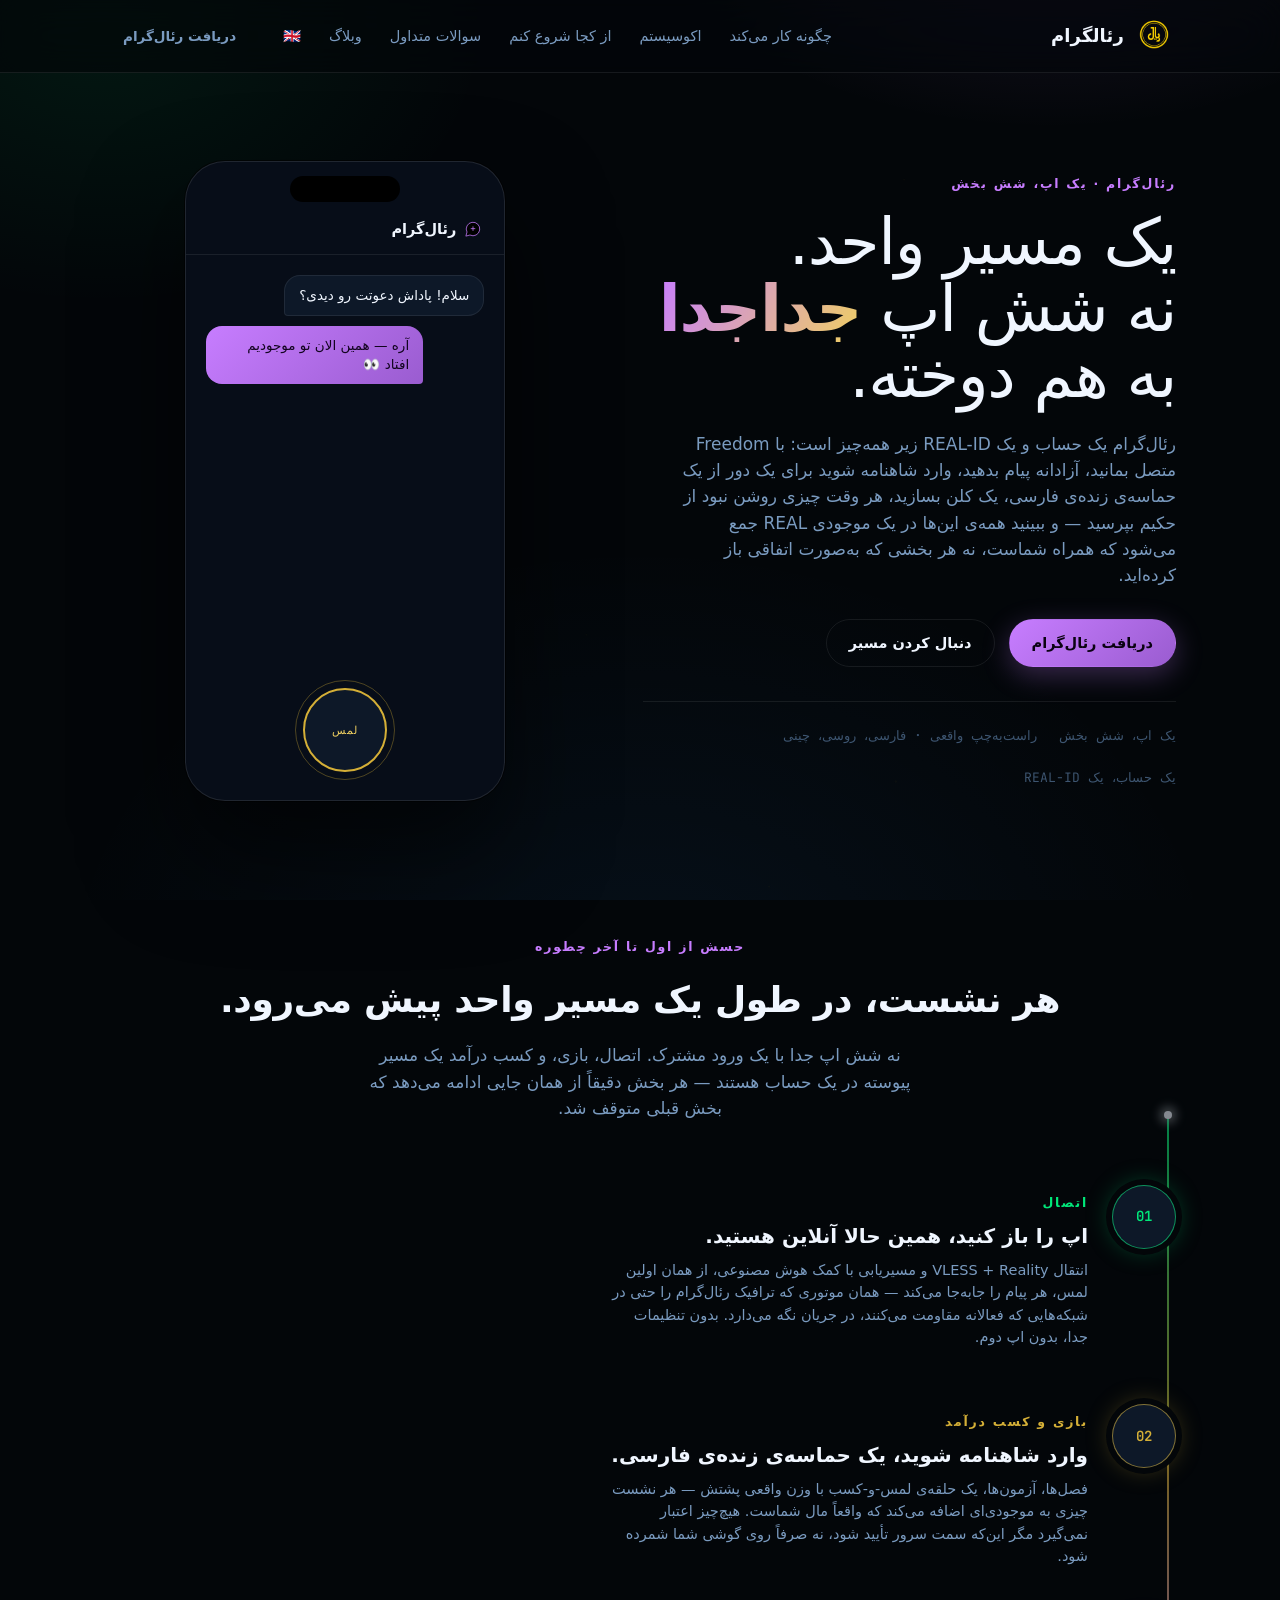
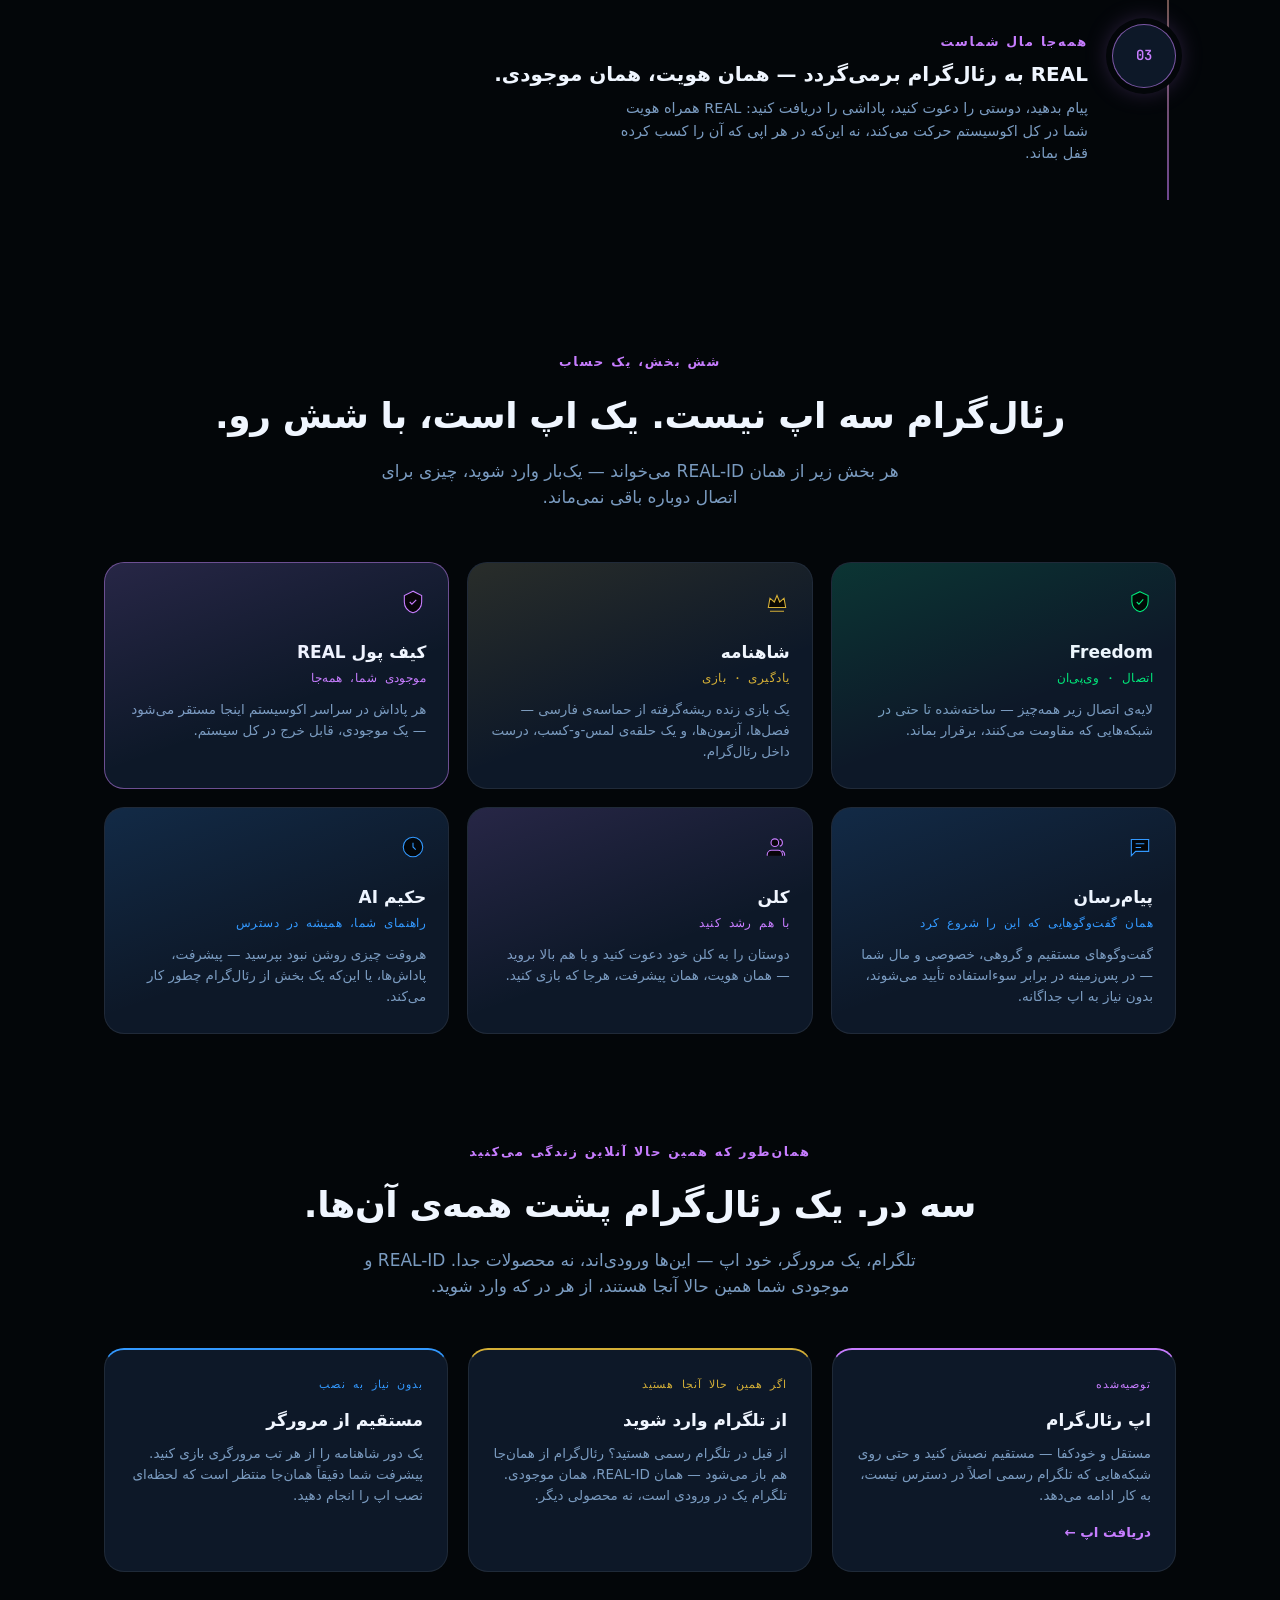
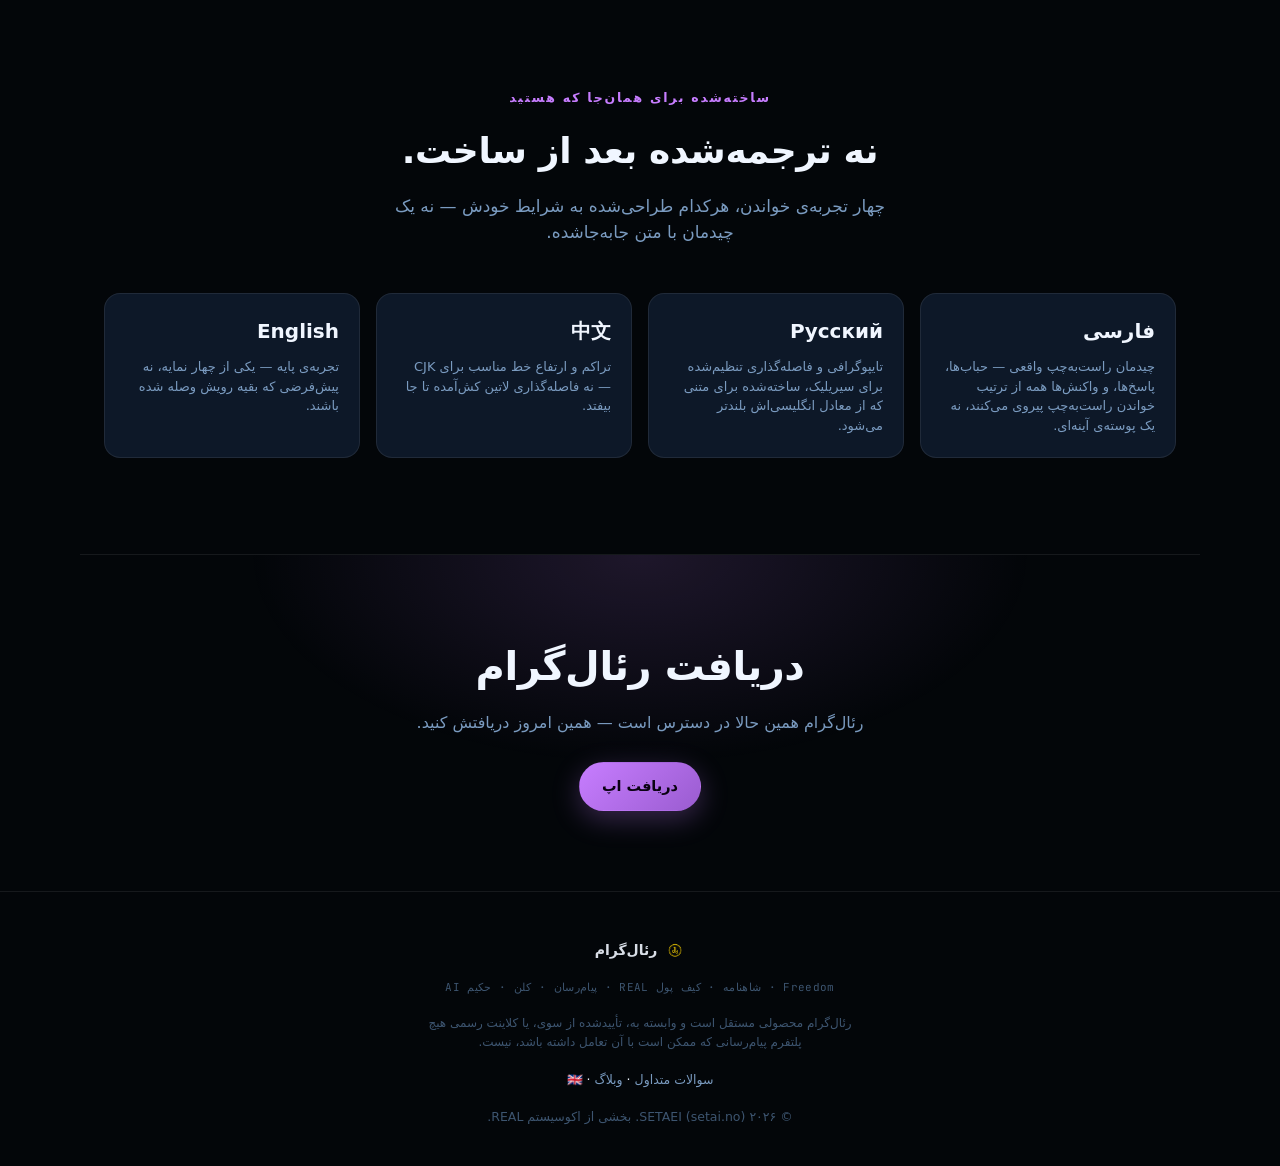
==== commit d1591a4b: "fix: RTL journey layout, flag language switcher, fa FAQ/blog, SETAEI copyright - RTL fix: removed th" ====
--- a/fa/index.html
+++ b/fa/index.html
@@ -58,9 +58,9 @@
       <a href="#journey">چگونه کار می‌کند</a>
       <a href="#ecosystem">اکوسیستم</a>
       <a href="#platforms">از کجا شروع کنم</a>
-      <a href="/faq.html" class="lang-switch">FAQ (EN)</a>
-      <a href="/blog.html" class="lang-switch">Blog (EN)</a>
-      <a href="/" class="lang-switch">English</a>
+      <a href="/fa/faq.html">سوالات متداول</a>
+      <a href="/fa/blog.html">وبلاگ</a>
+      <a href="/" class="lang-switch" aria-label="Switch to English" title="English"><span aria-hidden="true">🇬🇧</span></a>
       <a href="#get" class="btn btn-small">دریافت رئال‌گرام</a>
     </nav>
   </div>
@@ -120,7 +120,7 @@
 
     <ol class="waypoints">
       <li class="waypoint" style="--accent:#00E87A">
-        <span class="waypoint-node"><span class="waypoint-index">۰۱</span></span>
+        <span class="waypoint-node"><span class="waypoint-index">01</span></span>
         <div class="waypoint-body">
           <p class="eyebrow">اتصال</p>
           <h3>اپ را باز کنید، همین حالا آنلاین هستید.</h3>
@@ -131,7 +131,7 @@
         </div>
       </li>
       <li class="waypoint" style="--accent:#D4AF37">
-        <span class="waypoint-node"><span class="waypoint-index">۰۲</span></span>
+        <span class="waypoint-node"><span class="waypoint-index">02</span></span>
         <div class="waypoint-body">
           <p class="eyebrow">بازی و کسب درآمد</p>
           <h3>وارد شاهنامه شوید، یک حماسه‌ی زنده‌ی فارسی.</h3>
@@ -142,7 +142,7 @@
         </div>
       </li>
       <li class="waypoint" style="--accent:#C77DFF">
-        <span class="waypoint-node"><span class="waypoint-index">۰۳</span></span>
+        <span class="waypoint-node"><span class="waypoint-index">03</span></span>
         <div class="waypoint-body">
           <p class="eyebrow">همه‌جا مال شماست</p>
           <h3>REAL به رئال‌گرام برمی‌گردد — همان هویت، همان موجودی.</h3>
@@ -294,8 +294,8 @@
     <p class="footer-fine">رئال‌گرام محصولی مستقل است و وابسته به، تأییدشده
       از سوی، یا کلاینت رسمی هیچ پلتفرم پیام‌رسانی که ممکن است با آن
       تعامل داشته باشد، نیست.</p>
-    <p class="footer-links"><a href="/faq.html">FAQ</a> · <a href="/blog.html">Blog</a> · <a href="/">English</a></p>
-    <p class="footer-copy">© ۲۰۲۶ رئال‌گرام. بخشی از اکوسیستم REAL.</p>
+    <p class="footer-links"><a href="/fa/faq.html">سوالات متداول</a> · <a href="/fa/blog.html">وبلاگ</a> · <a href="/" class="lang-switch" aria-label="Switch to English" title="English"><span aria-hidden="true">🇬🇧</span></a></p>
+    <p class="footer-copy">© ۲۰۲۶ SETAEI (<a href="https://www.setai.no">setai.no</a>). بخشی از اکوسیستم REAL.</p>
   </div>
 </footer>
 
--- a/style.css
+++ b/style.css
@@ -422,23 +422,22 @@
 }
 
 /* ---------- RTL (Persian) ---------- */
+/* Deliberately NOT touching grid-template-columns or `order` on .hero/
+   .waypoint: CSS Grid already mirrors column tracks automatically under
+   direction:rtl (inherited from the <html dir="rtl">) while keeping each
+   track's own defined size -- adding a manual column swap ON TOP of that
+   double-flips it (e.g. the 64px node column and 1fr text column traded
+   sizes, squeezing waypoint text into 64px). Fixed 2026-07-21 after
+   Khabat reported the journey section broken. Only true physical
+   (non-logical) properties -- left/right, transform -- need overrides
+   here, since `direction` doesn't retroactively fix those. */
 [dir="rtl"]{
   font-family:'Vazirmatn', Inter, -apple-system, Helvetica, Arial, sans-serif;
 }
-[dir="rtl"] .hero{ grid-template-columns:0.95fr 1.05fr; }
-[dir="rtl"] .hero-stage{ order:2; }
-[dir="rtl"] .waypoint{ grid-template-columns:1fr 64px; }
-[dir="rtl"] .waypoint-node{ order:2; }
-[dir="rtl"] .waypoint-body{ order:1; text-align:right; }
 [dir="rtl"] .thread-rail{ left:auto; right:31px; }
 [dir="rtl"] .thread-pulse{ left:auto; right:50%; transform:translateX(50%); }
-[dir="rtl"] .lead{ margin-left:0; }
-[dir="rtl"] .trust-row{ padding-right:0; }
 [dir="rtl"] .lang-switch{ direction:ltr; }
 @media (max-width:640px){
-  [dir="rtl"] .waypoint{ grid-template-columns:48px 1fr; }
-  [dir="rtl"] .waypoint-node{ order:0; }
-  [dir="rtl"] .waypoint-body{ order:1; }
   [dir="rtl"] .thread-rail{ right:23px; }
-  [dir="rtl"] .site-nav{ left:auto; right:0; align-items:flex-end; }
-}
+  [dir="rtl"] .site-nav{ align-items:flex-end; }
+}
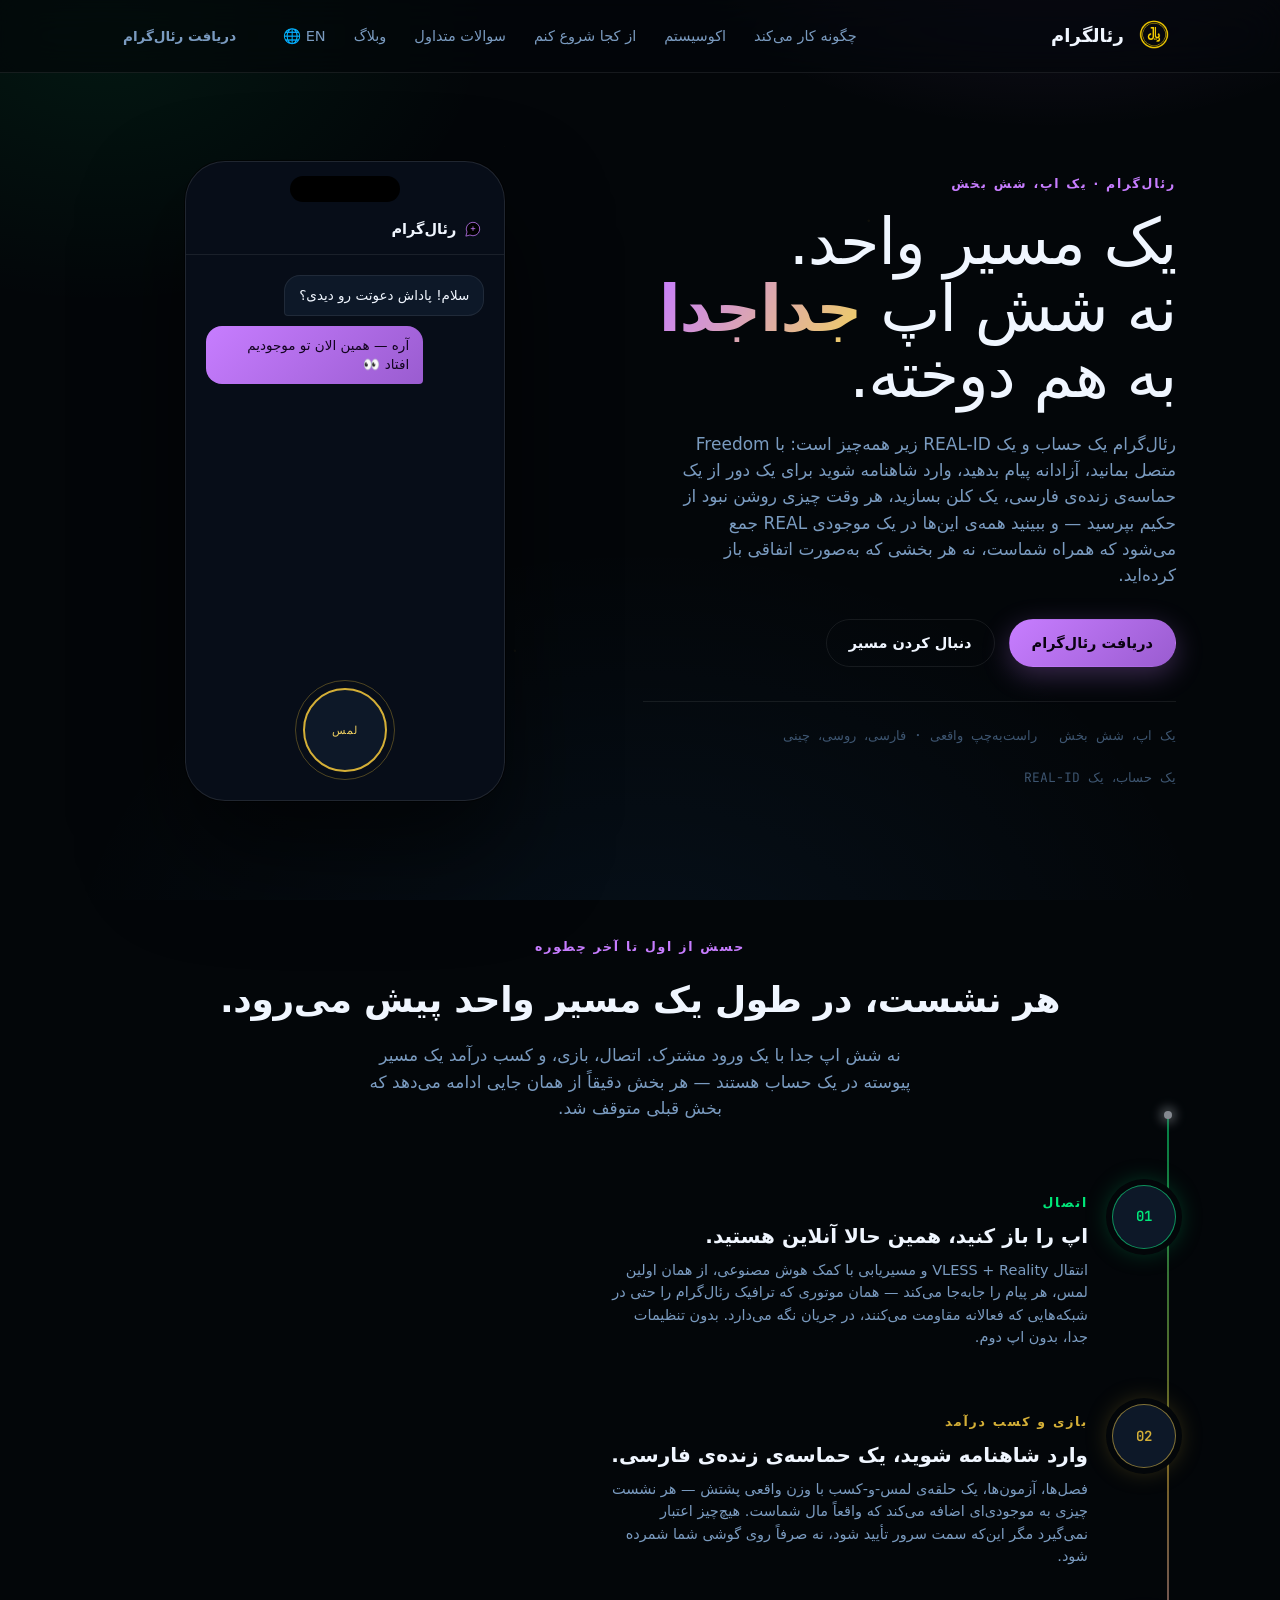
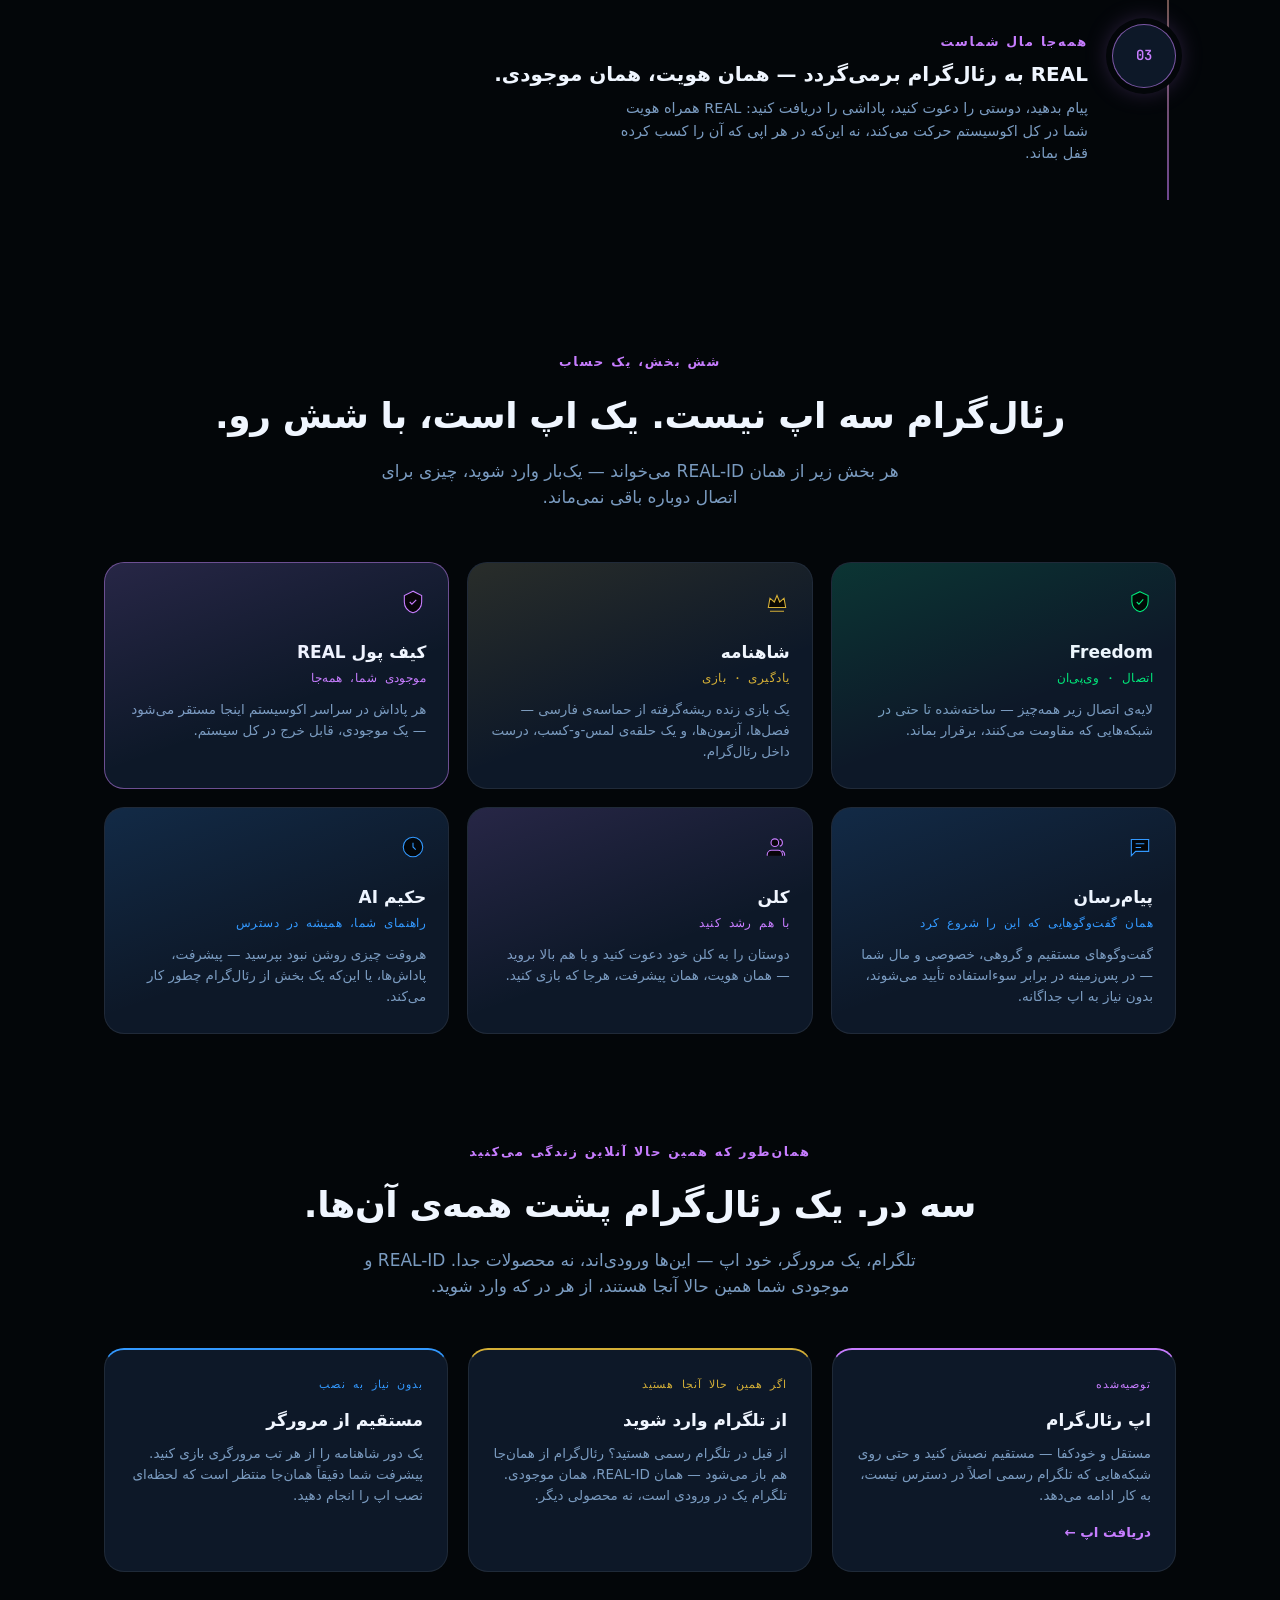
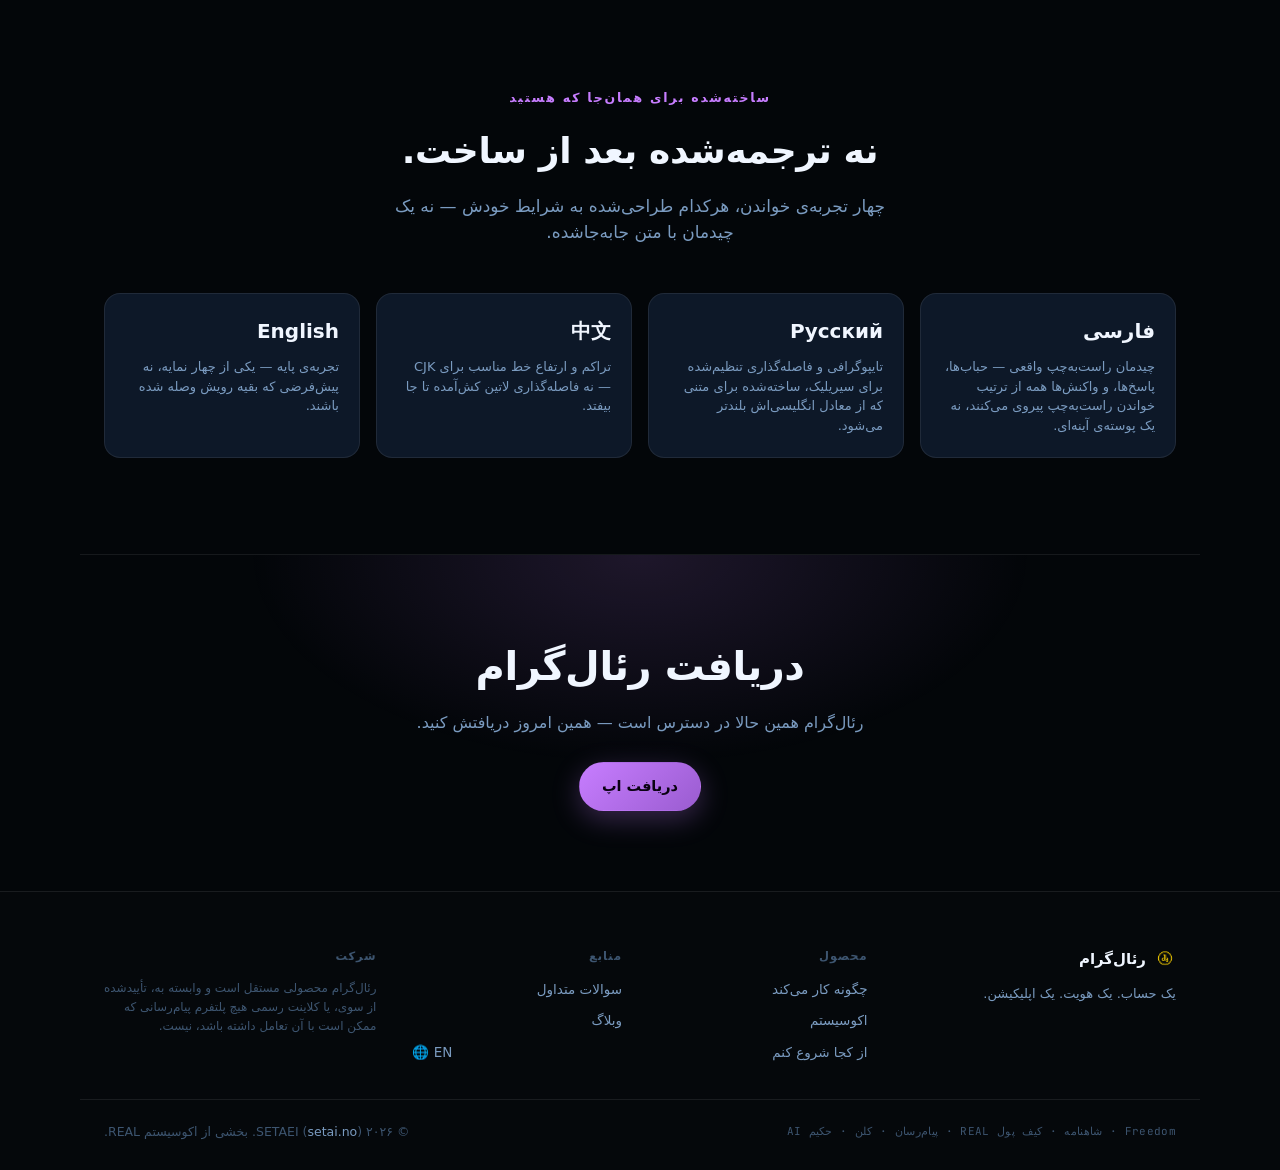
==== commit 78b47c53: "style: flag emoji -> globe icon (Windows/Edge doesn't render flag emoji, showed literal "IR" text); " ====
--- a/fa/index.html
+++ b/fa/index.html
@@ -60,7 +60,7 @@
       <a href="#platforms">از کجا شروع کنم</a>
       <a href="/fa/faq.html">سوالات متداول</a>
       <a href="/fa/blog.html">وبلاگ</a>
-      <a href="/" class="lang-switch" aria-label="Switch to English" title="English"><span aria-hidden="true">🇬🇧</span></a>
+      <a href="/" class="lang-switch" aria-label="Switch to English" title="English"><span aria-hidden="true">🌐 EN</span></a>
       <a href="#get" class="btn btn-small">دریافت رئال‌گرام</a>
     </nav>
   </div>
@@ -286,15 +286,32 @@
 </main>
 
 <footer class="site-footer">
-  <div class="wrap footer-inner">
-    <div class="footer-lockups" aria-label="رئال‌گرام">
+  <div class="wrap footer-grid">
+    <div class="footer-col">
       <span class="footer-brand"><img class="footer-brand-mark" src="/brand/realtoken.png" alt="" loading="lazy" /> رئال‌گرام</span>
-    </div>
+      <p class="footer-tagline">یک حساب. یک هویت. یک اپلیکیشن.</p>
+    </div>
+    <div class="footer-col">
+      <p class="footer-col-title">محصول</p>
+      <a href="/fa/#journey">چگونه کار می‌کند</a>
+      <a href="/fa/#ecosystem">اکوسیستم</a>
+      <a href="/fa/#platforms">از کجا شروع کنم</a>
+    </div>
+    <div class="footer-col">
+      <p class="footer-col-title">منابع</p>
+      <a href="/fa/faq.html">سوالات متداول</a>
+      <a href="/fa/blog.html">وبلاگ</a>
+      <a href="/" class="lang-switch" aria-label="Switch to English" title="English"><span aria-hidden="true">🌐 EN</span></a>
+    </div>
+    <div class="footer-col">
+      <p class="footer-col-title">شرکت</p>
+      <p class="footer-fine">رئال‌گرام محصولی مستقل است و وابسته به، تأییدشده
+        از سوی، یا کلاینت رسمی هیچ پلتفرم پیام‌رسانی که ممکن است با آن
+        تعامل داشته باشد، نیست.</p>
+    </div>
+  </div>
+  <div class="wrap footer-bottom">
     <p class="footer-parts">Freedom · شاهنامه · کیف پول REAL · پیام‌رسان · کلن · حکیم AI</p>
-    <p class="footer-fine">رئال‌گرام محصولی مستقل است و وابسته به، تأییدشده
-      از سوی، یا کلاینت رسمی هیچ پلتفرم پیام‌رسانی که ممکن است با آن
-      تعامل داشته باشد، نیست.</p>
-    <p class="footer-links"><a href="/fa/faq.html">سوالات متداول</a> · <a href="/fa/blog.html">وبلاگ</a> · <a href="/" class="lang-switch" aria-label="Switch to English" title="English"><span aria-hidden="true">🇬🇧</span></a></p>
     <p class="footer-copy">© ۲۰۲۶ SETAEI (<a href="https://www.setai.no">setai.no</a>). بخشی از اکوسیستم REAL.</p>
   </div>
 </footer>
--- a/style.css
+++ b/style.css
@@ -374,21 +374,41 @@
 .cta-band p{color:var(--text-secondary);max-width:52ch;margin:0 auto;}
 
 /* ---------- footer ---------- */
-.site-footer{border-top:1px solid var(--glass-border);padding:48px 24px 40px;}
-.footer-inner{display:flex;flex-direction:column;align-items:center;gap:18px;text-align:center;}
-.footer-lockups{display:flex;gap:26px;flex-wrap:wrap;justify-content:center;opacity:0.9;}
-.footer-lockups img{height:20px;width:auto;}
-.footer-brand{display:flex;align-items:center;gap:8px;font-weight:600;font-size:14px;color:var(--text-primary);}
-.footer-brand-mark{width:20px;height:20px;border-radius:50%;object-fit:cover;}
+.site-footer{border-top:1px solid var(--glass-border);background:rgba(255,255,255,0.012);}
+.footer-grid{
+  display:grid;grid-template-columns:1.3fr 1fr 1fr 1.3fr;gap:36px;
+  padding:56px 24px 36px;
+}
+.footer-col{display:flex;flex-direction:column;gap:11px;}
+.footer-col a{font-size:13.5px;color:var(--text-secondary);}
+.footer-col a:hover{color:var(--text-primary);}
+.footer-col-title{
+  font-size:11.5px;font-weight:600;letter-spacing:0.08em;text-transform:uppercase;
+  color:var(--text-muted);margin-bottom:2px;
+}
+.footer-brand{display:flex;align-items:center;gap:8px;font-weight:600;font-size:15px;color:var(--text-primary);}
+.footer-brand-mark{width:22px;height:22px;border-radius:50%;object-fit:cover;flex:none;}
+.footer-tagline{font-size:13px;color:var(--text-secondary);margin-top:2px;max-width:34ch;}
+.footer-fine{font-size:12px;color:var(--text-muted);line-height:1.6;}
+.footer-bottom{
+  display:flex;align-items:center;justify-content:space-between;flex-wrap:wrap;gap:12px;
+  padding:22px 24px 28px;border-top:1px solid var(--glass-border);
+}
 .footer-parts{
   font-family:var(--font-mono);font-size:11px;letter-spacing:0.03em;
   color:var(--text-muted);
 }
-.footer-fine{font-size:12px;color:var(--text-muted);max-width:56ch;}
-.footer-links{font-size:12.5px;}
-.footer-links a{color:var(--text-secondary);}
-.footer-links a:hover{color:var(--text-primary);}
 .footer-copy{font-size:12.5px;color:var(--text-muted);}
+.footer-copy a{color:var(--text-secondary);}
+.footer-copy a:hover{color:var(--text-primary);}
+@media (max-width:760px){
+  .footer-grid{grid-template-columns:1fr 1fr;}
+}
+@media (max-width:480px){
+  .footer-grid{grid-template-columns:1fr;text-align:center;}
+  .footer-col{align-items:center;}
+  .footer-bottom{flex-direction:column;text-align:center;justify-content:center;}
+}
 
 /* ---------- responsive ---------- */
 @media (max-width:920px){
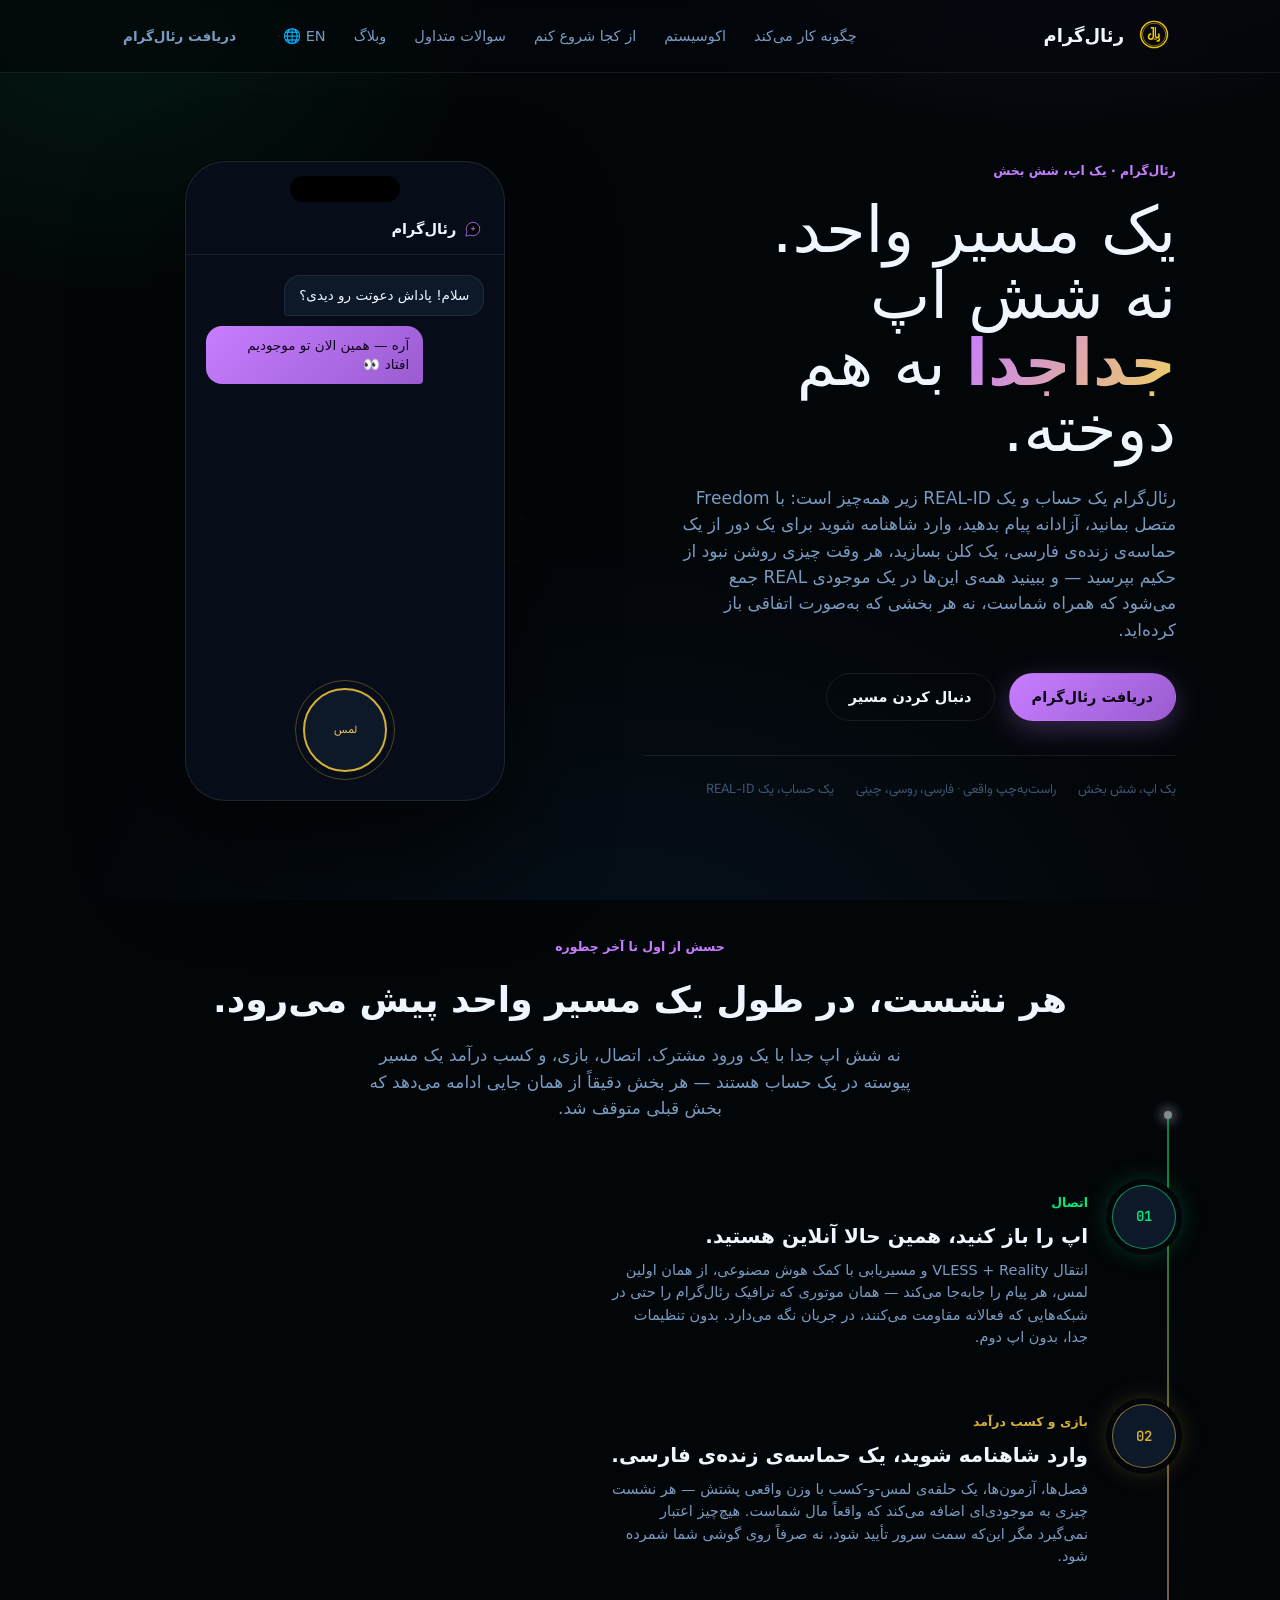
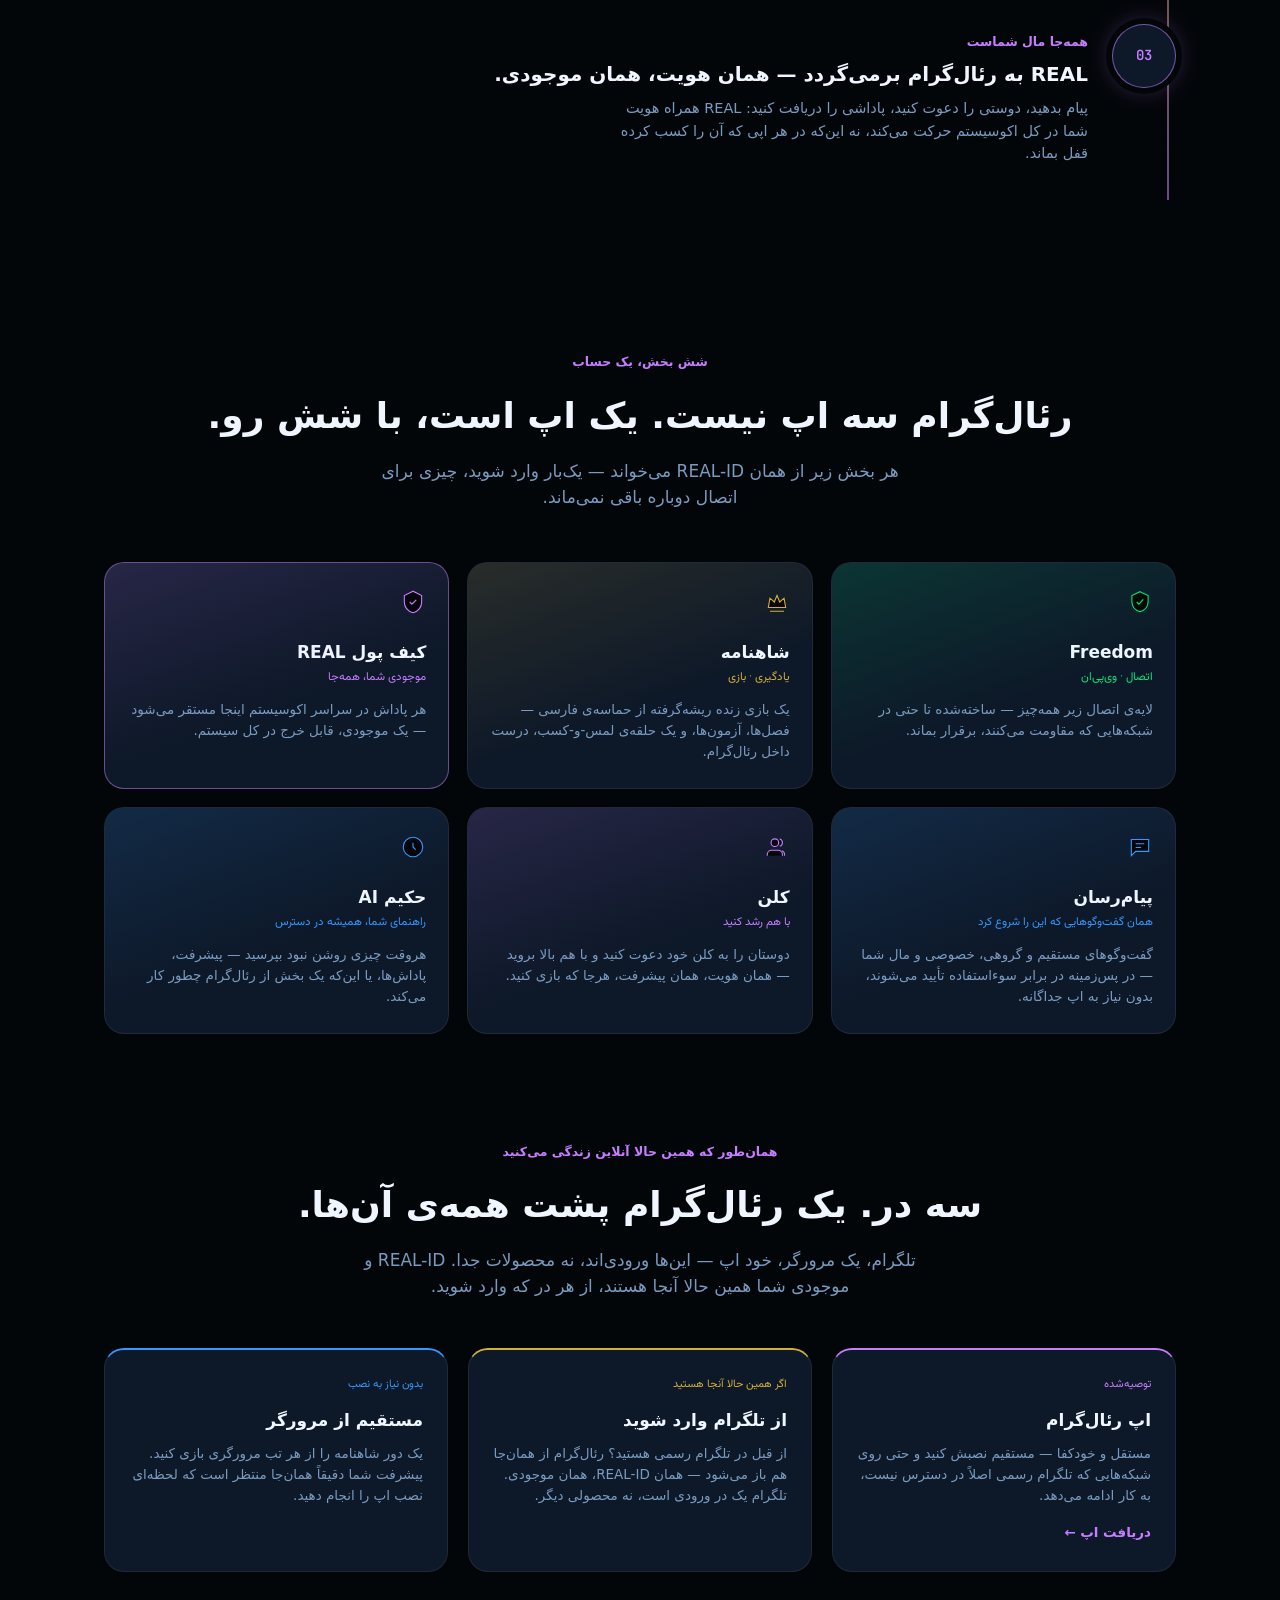
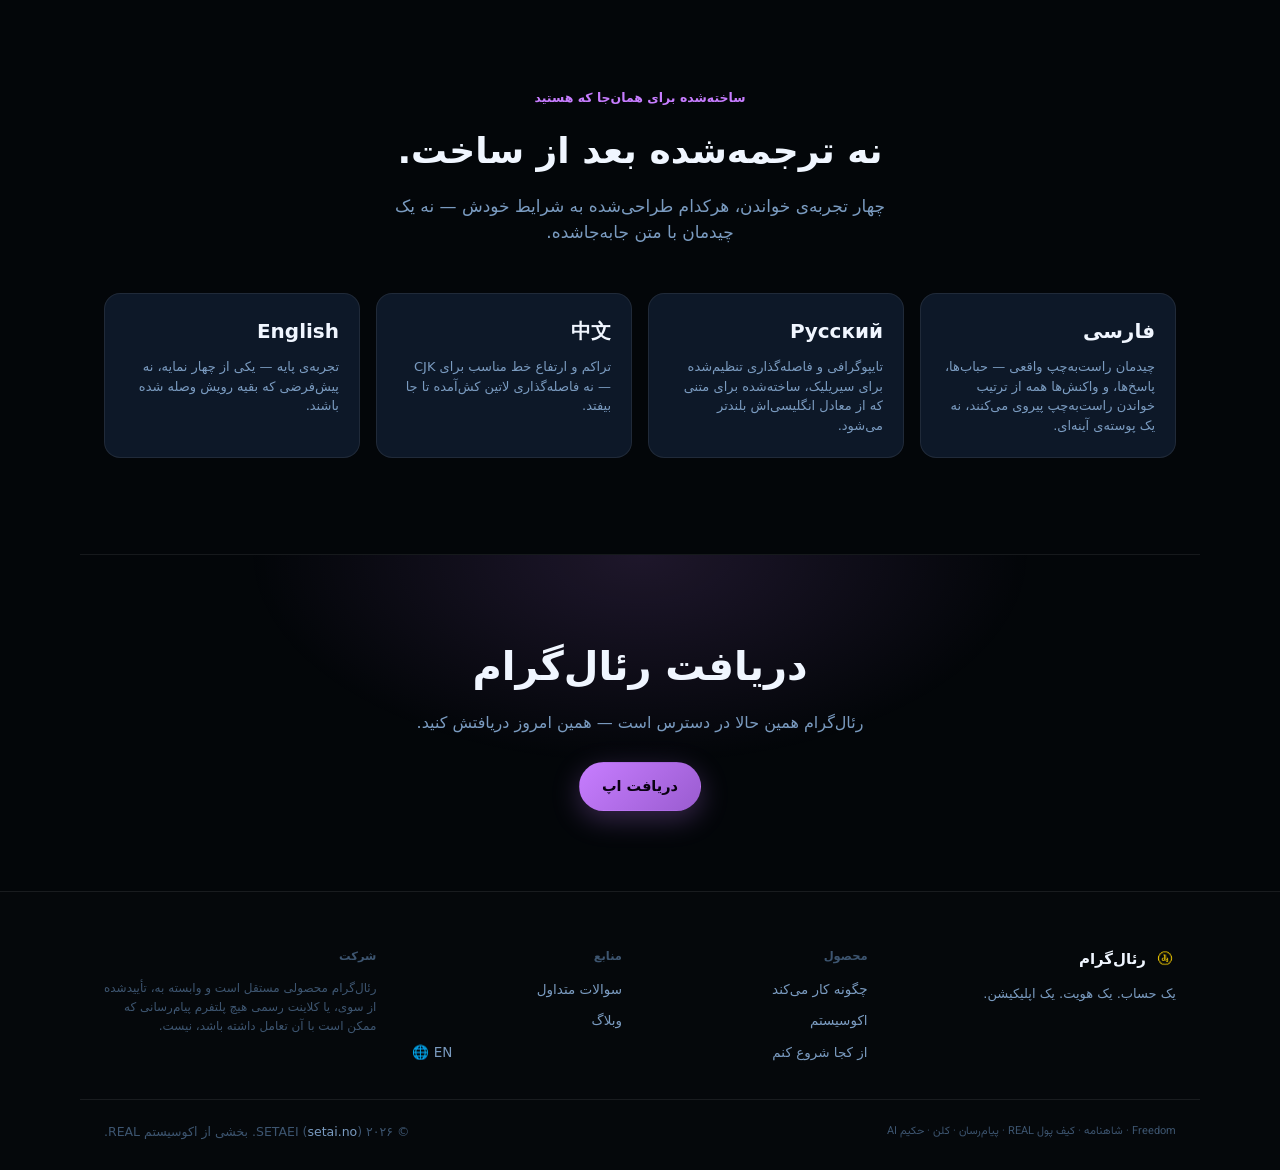
==== commit 215e3ad3: "fix(i18n): Persian header/title rendering was genuinely broken, not just suboptimal Khabat: "header " ====
--- a/fa/index.html
+++ b/fa/index.html
@@ -48,7 +48,7 @@
   <div class="wrap header-inner">
     <a class="brand" href="/fa/" aria-label="خانه رئال‌گرام">
       <img class="brand-mark" src="/brand/realtoken.png" width="44" height="44" alt="" aria-hidden="true">
-      <span class="brand-word">رئال<b>گرام</b></span>
+      <span class="brand-word"><b>رئال‌گرام</b></span>
     </a>
     <button class="nav-toggle" aria-expanded="false" aria-controls="site-nav">
       <span></span><span></span><span></span>
--- a/style.css
+++ b/style.css
@@ -457,6 +457,40 @@
 [dir="rtl"] .thread-rail{ left:auto; right:31px; }
 [dir="rtl"] .thread-pulse{ left:auto; right:50%; transform:translateX(50%); }
 [dir="rtl"] .lang-switch{ direction:ltr; }
+
+/* Typography fixes, 2026-07-22 (Khabat: "header og titels ser rotete
+   ut"). Root cause: several rules below apply Latin-typography habits
+   that actively break Perso-Arabic script instead of just looking
+   suboptimal on it --
+     - letter-spacing (positive OR negative) forces gaps between letters
+       that need to touch to render their correct joined glyph form;
+       wide tracking on .eyebrow was rendering Persian words as strings
+       of isolated-form letters instead of connected script.
+     - font-weight:100 at h1's large display size reads as broken/
+       disconnected in Arabic-script fonts, which lean on stroke weight
+       for legibility far more than Latin does.
+     - font-family:var(--font-mono) (JetBrains Mono, Latin-only) on
+       .trust-row/.footer-parts silently falls back to a *different*,
+       unstyled system font for every Persian character in that text
+       while Latin words stay in the mono font -- two mismatched
+       typefaces stitched into one line. */
+[dir="rtl"] .eyebrow,
+[dir="rtl"] .platform-tag,
+[dir="rtl"] .footer-col-title{ letter-spacing:normal; text-transform:none; }
+[dir="rtl"] h1,
+[dir="rtl"] .faq-h1{ letter-spacing:normal; font-weight:500; }
+[dir="rtl"] .blend h2,
+[dir="rtl"] .journey h2,
+[dir="rtl"] .platforms h2,
+[dir="rtl"] .locale h2,
+[dir="rtl"] .cta-band h2{ letter-spacing:normal; }
+[dir="rtl"] .brand-word{ letter-spacing:normal; }
+[dir="rtl"] .trust-row,
+[dir="rtl"] .footer-parts,
+[dir="rtl"] .blend-card .role,
+[dir="rtl"] .platform-tag,
+[dir="rtl"] .tap-label{ font-family:'Vazirmatn', Inter, sans-serif; letter-spacing:normal; }
+
 @media (max-width:640px){
   [dir="rtl"] .thread-rail{ right:23px; }
   [dir="rtl"] .site-nav{ align-items:flex-end; }
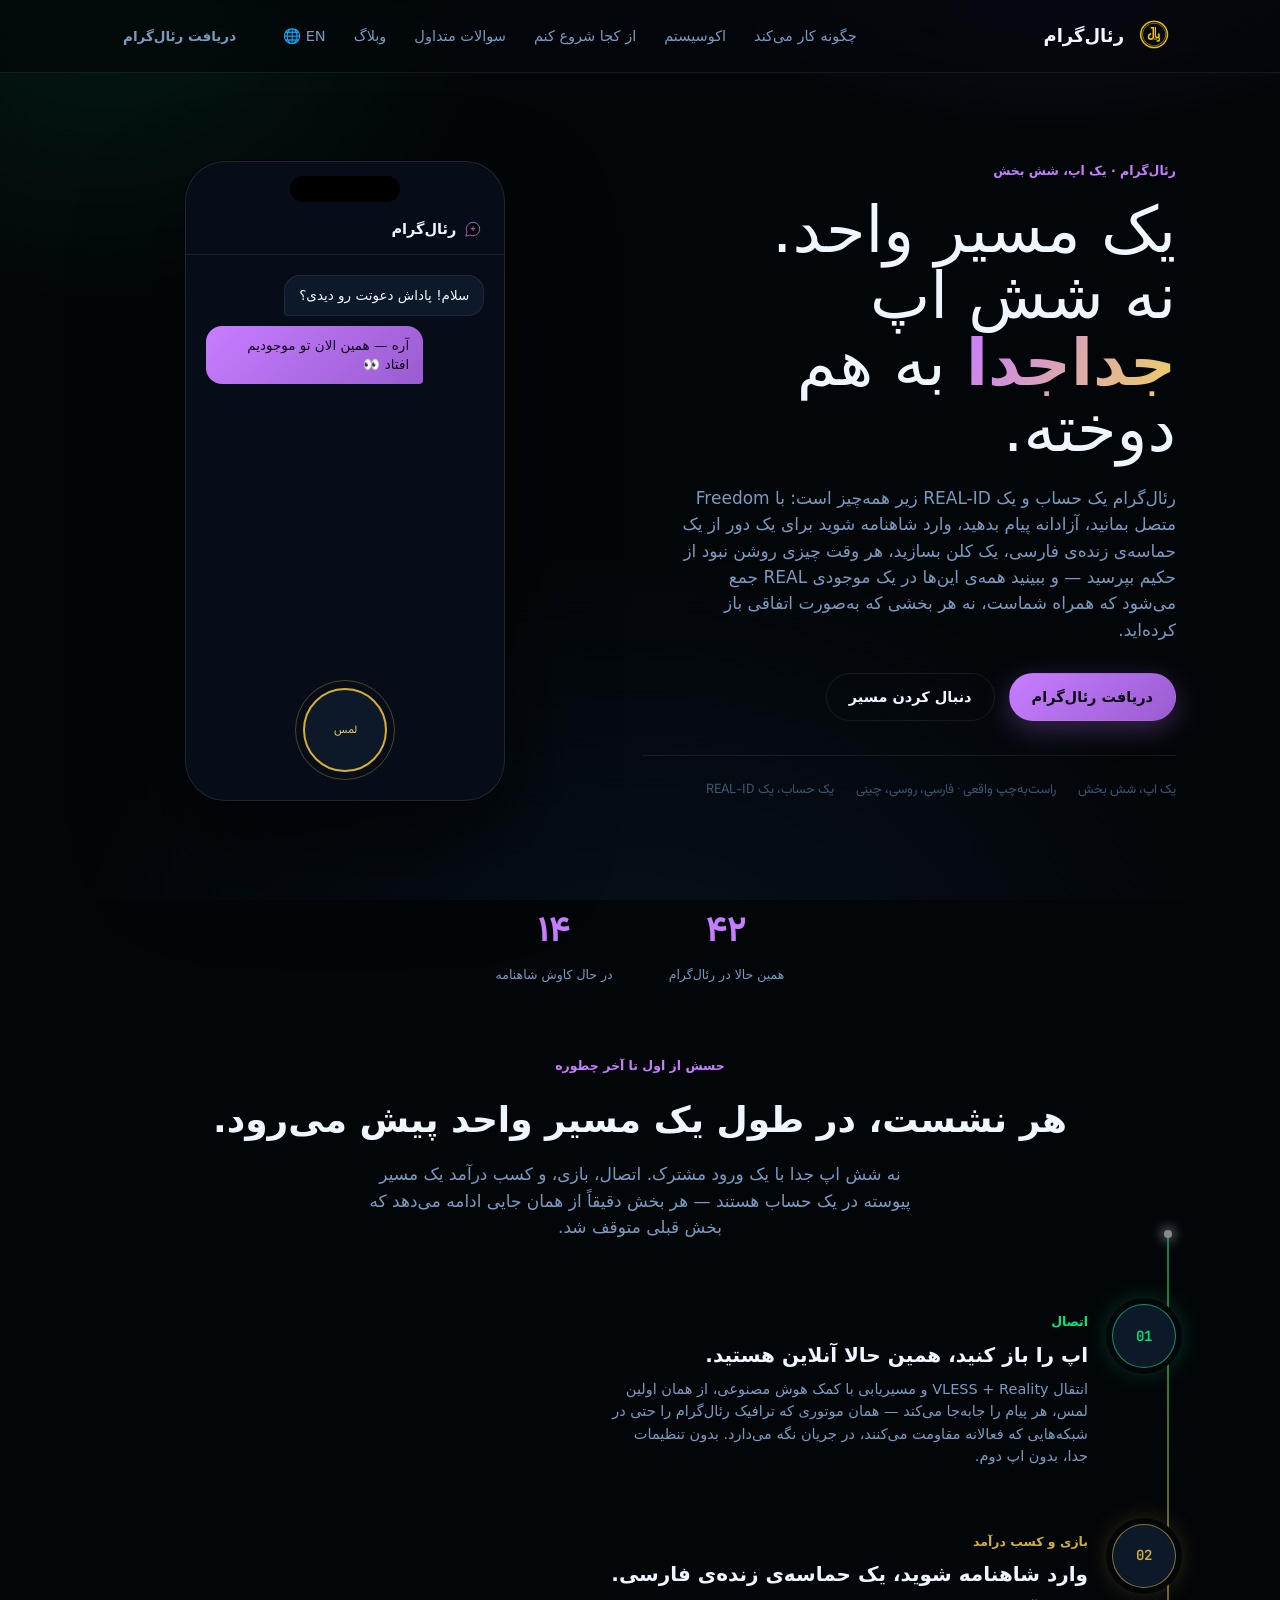
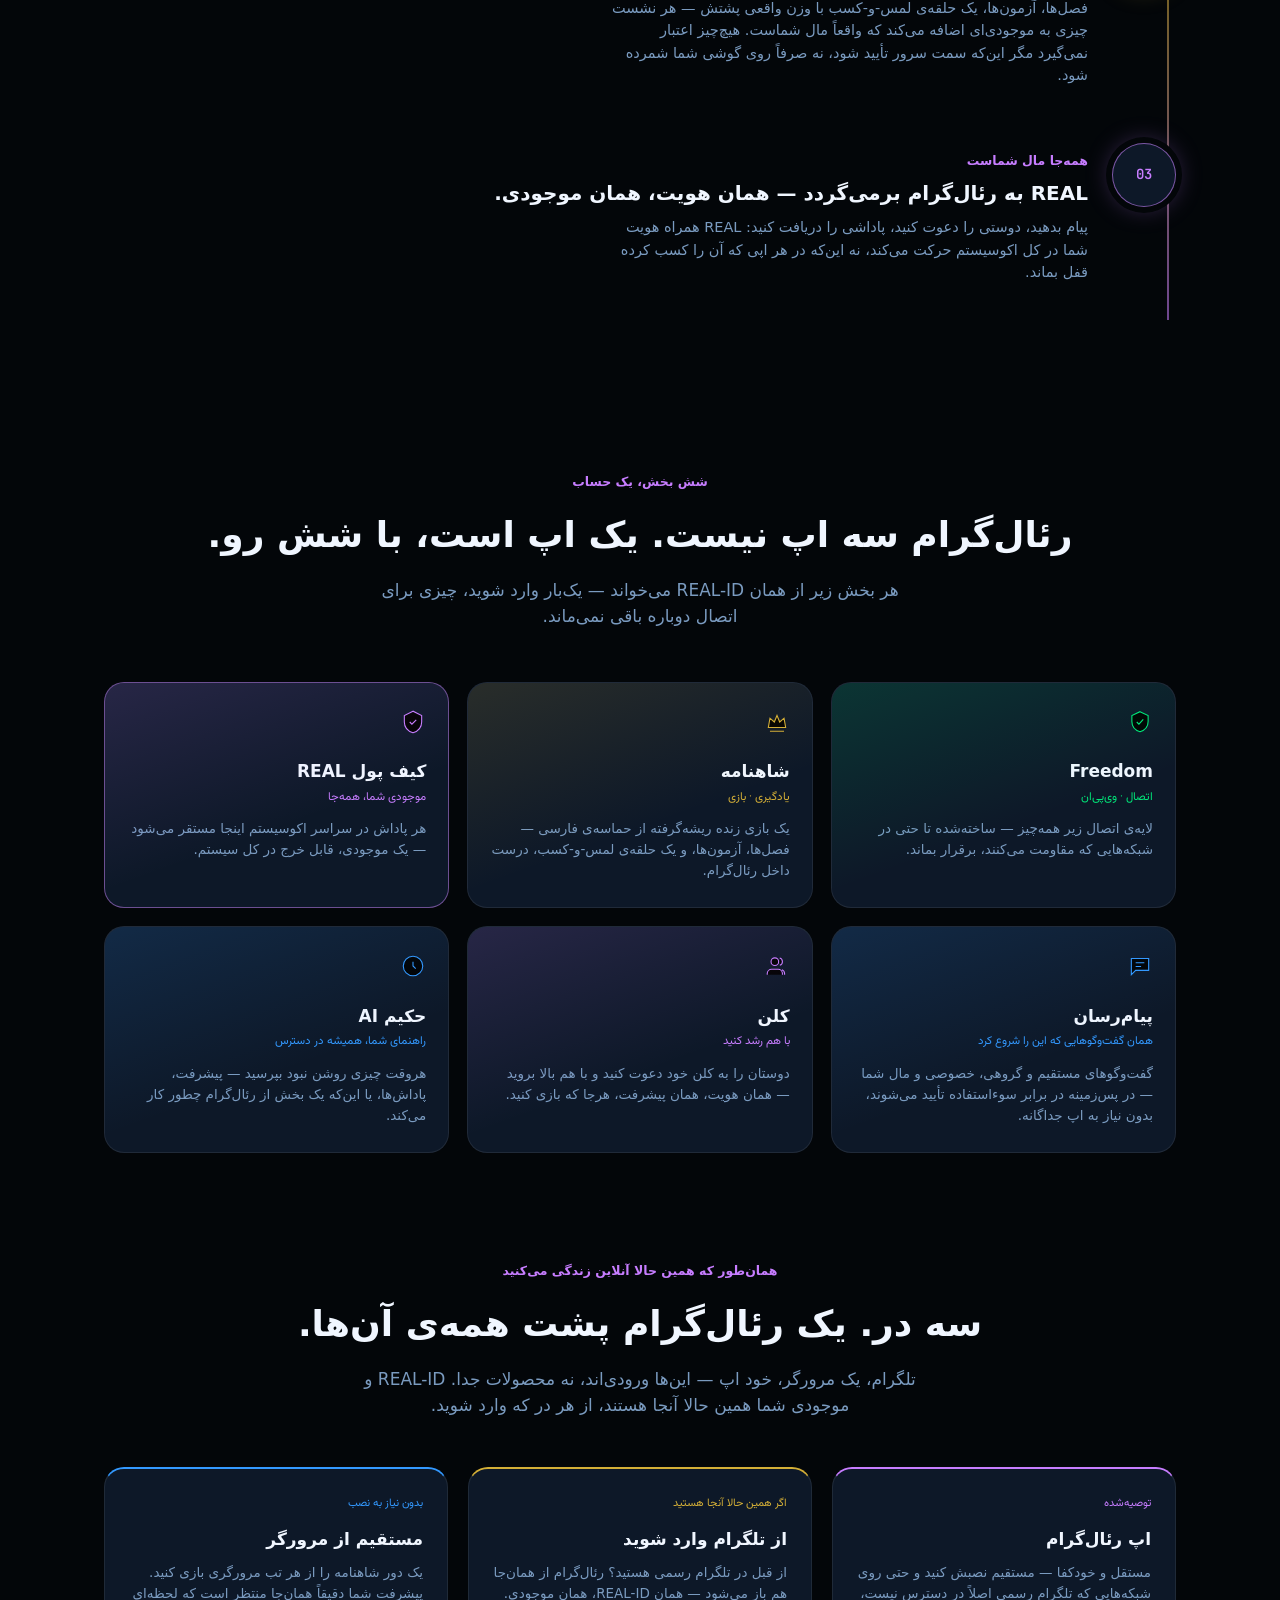
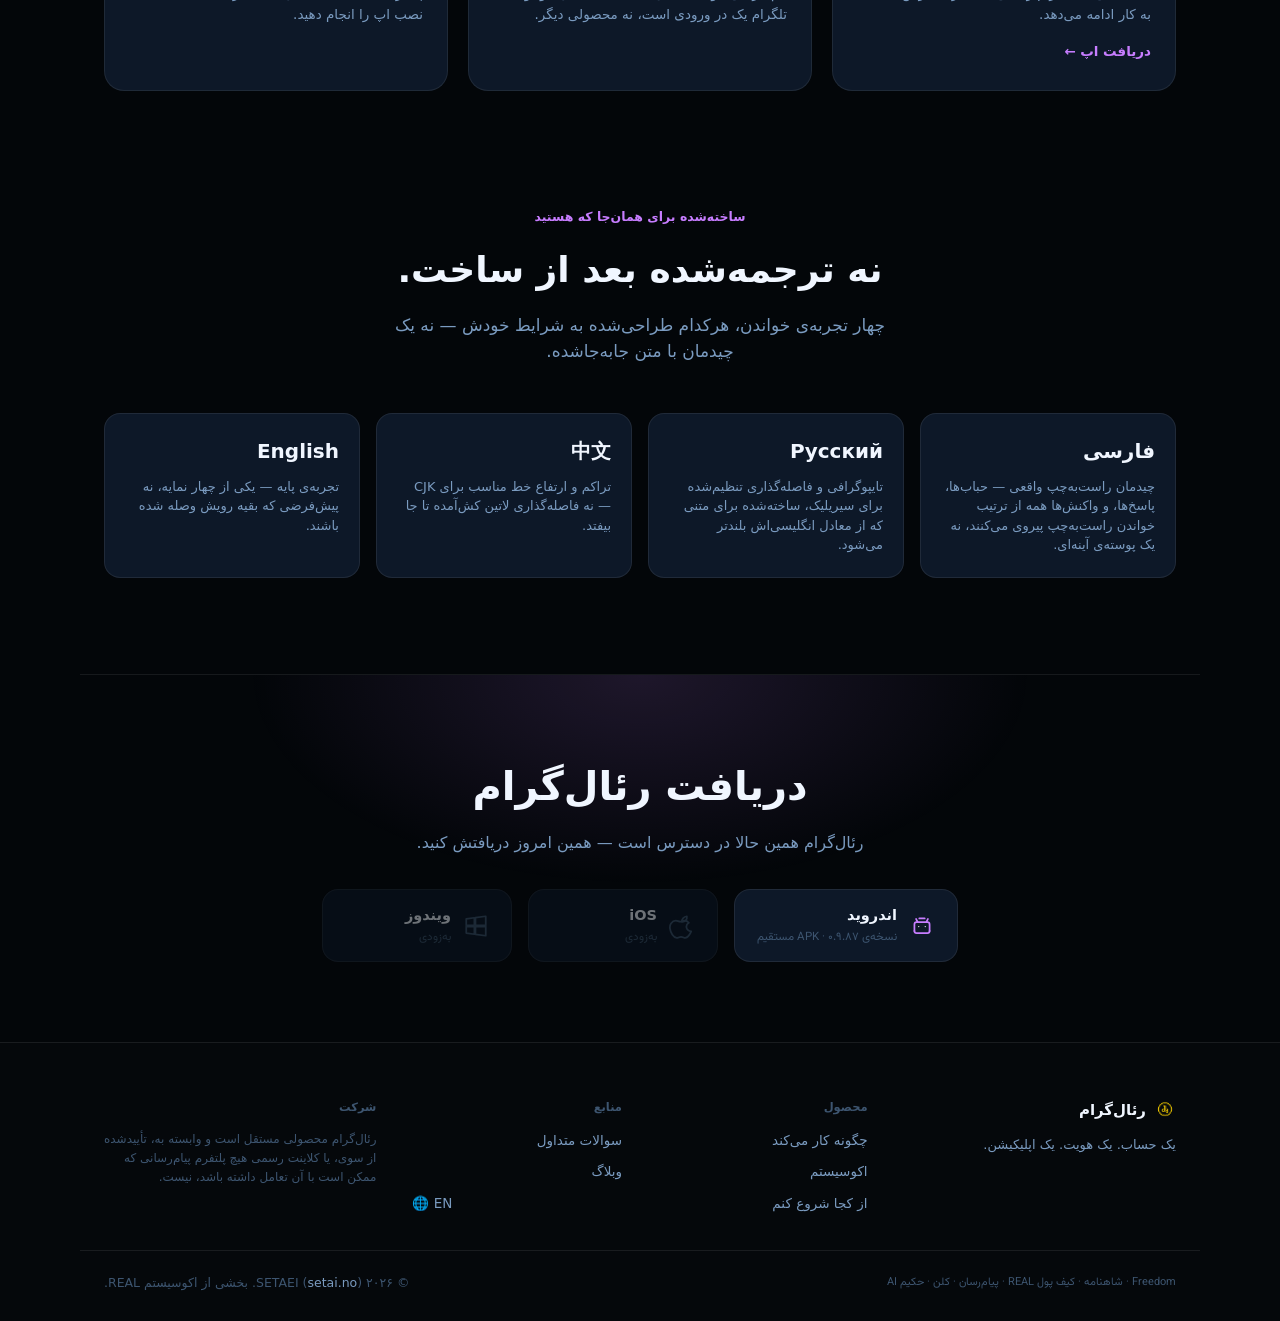
==== commit 191401ef: "feat: live real stats, 3-platform downloads, remove stale English-only note - Removed the "articles " ====
--- a/fa/index.html
+++ b/fa/index.html
@@ -109,6 +109,15 @@
     </div>
   </section>
 
+  <!-- STATS_START_FA -- server-rendered by scripts/generate-blog.js from a
+       live GET /public/stats call, real numbers only -- do not hand-edit
+       the numbers, re-run the script. -->
+  <section class="stats-strip wrap reveal">
+    <div class="stat-item"><span class="stat-num">۴۲</span><span class="stat-label">همین حالا در رئال‌گرام</span></div>
+    <div class="stat-item"><span class="stat-num">۱۴</span><span class="stat-label">در حال کاوش شاهنامه</span></div>
+  </section>
+  <!-- STATS_END_FA -->
+
   <section id="journey" class="journey wrap">
     <p class="eyebrow center">حسش از اول تا آخر چطوره</p>
     <h2 class="center">هر نشست، در طول یک مسیر واحد پیش می‌رود.</h2>
@@ -278,8 +287,19 @@
   <section id="get" class="cta-band wrap">
     <h2>دریافت رئال‌گرام</h2>
     <p>رئال‌گرام همین حالا در دسترس است — همین امروز دریافتش کنید.</p>
-    <div class="hero-actions center">
-      <a href="https://api.realgram.no/download/setalink-latest.apk" class="btn btn-primary">دریافت اپ</a>
+    <div class="platform-downloads">
+      <a href="https://api.realgram.no/download/setalink-latest.apk" class="platform-dl-btn">
+        <svg viewBox="0 0 24 24" aria-hidden="true"><path d="M5 16.5v-6a2 2 0 0 1 2-2h10a2 2 0 0 1 2 2v6"/><path d="M5 16.5a2 2 0 0 0 2 2h10a2 2 0 0 0 2-2"/><path d="M8 8.5 6.5 5.5M16 8.5l1.5-3M9.5 5h5"/><circle cx="9" cy="12.5" r=".6" fill="currentColor" stroke="none"/><circle cx="15" cy="12.5" r=".6" fill="currentColor" stroke="none"/></svg>
+        <span class="platform-dl-text"><span class="platform-dl-name">اندروید</span><span class="platform-dl-version">نسخه‌ی ۰.۹.۸۷ · APK مستقیم</span></span>
+      </a>
+      <div class="platform-dl-btn is-disabled" aria-disabled="true" title="به‌زودی">
+        <svg viewBox="0 0 24 24" aria-hidden="true"><path d="M16.5 3c.3 1.4-.2 2.8-1 3.7-.9 1-2.3 1.7-3.6 1.6-.2-1.3.4-2.7 1.2-3.6.9-1 2.4-1.6 3.4-1.7z"/><path d="M20.5 17c-.5 1.2-.8 1.8-1.5 2.8-1 1.4-2.3 3.2-4 3.2-1.5 0-1.9-1-3.9-1s-2.5 1-4 1c-1.7 0-3-1.6-4-3-2.6-3.7-2.9-8.1-1.3-10.4C3 8 4.7 7 6.3 7c1.6 0 2.6 1 4 1 1.3 0 2.1-1 4-1 1.4 0 2.9.7 4 2-3.5 2-2.9 7.3 2.2 8z"/></svg>
+        <span class="platform-dl-text"><span class="platform-dl-name">iOS</span><span class="platform-dl-version">به‌زودی</span></span>
+      </div>
+      <div class="platform-dl-btn is-disabled" aria-disabled="true" title="به‌زودی">
+        <svg viewBox="0 0 24 24" aria-hidden="true"><path d="M3 5.5 10.5 4.4V11.5H3z"/><path d="M11.5 4.3 21 3v8.5h-9.5z"/><path d="M3 12.5h7.5v7.1L3 18.5z"/><path d="M11.5 12.5H21V21l-9.5-1.3z"/></svg>
+        <span class="platform-dl-text"><span class="platform-dl-name">ویندوز</span><span class="platform-dl-version">به‌زودی</span></span>
+      </div>
     </div>
   </section>
 
--- a/style.css
+++ b/style.css
@@ -259,6 +259,16 @@
 .blend-card p:last-child{font-size:13.5px;color:var(--text-secondary);}
 .blend-card.is-you{border-color:color-mix(in srgb, var(--accent) 45%, var(--glass-border));}
 
+/* ---------- stats strip (real numbers only) ---------- */
+.stats-strip{
+  display:flex;justify-content:center;gap:56px;flex-wrap:wrap;
+  padding:8px 24px 32px;
+}
+.stat-item{display:flex;flex-direction:column;align-items:center;gap:4px;}
+.stat-num{font-family:var(--font-mono);font-size:clamp(26px,3.2vw,36px);font-weight:700;color:var(--purple);}
+.stat-label{font-size:12.5px;color:var(--text-secondary);}
+[dir="rtl"] .stat-num{ font-family:'Vazirmatn', Inter, sans-serif; }
+
 /* ---------- journey (the connecting-thread signature) ---------- */
 .journey{padding:40px 24px 100px;position:relative;}
 .journey h2{font-size:clamp(26px,3.4vw,36px);font-weight:700;margin:8px 0 14px;letter-spacing:-0.01em;}
@@ -372,6 +382,24 @@
 }
 .cta-band h2{font-size:clamp(28px,3.6vw,40px);font-weight:700;margin-bottom:14px;letter-spacing:-0.01em;}
 .cta-band p{color:var(--text-secondary);max-width:52ch;margin:0 auto;}
+
+.platform-downloads{
+  display:flex;justify-content:center;gap:16px;flex-wrap:wrap;margin-top:34px;
+}
+.platform-dl-btn{
+  display:flex;align-items:center;gap:12px;padding:14px 22px;
+  background:var(--surface);border:1.5px solid var(--glass-border);border-radius:var(--radius-lg);
+  color:var(--text-primary);min-width:190px;text-align:start;
+  transition:border-color 160ms ease, transform 160ms ease;
+}
+a.platform-dl-btn:hover{border-color:rgba(199,125,255,0.5);transform:translateY(-2px);}
+.platform-dl-btn svg{width:26px;height:26px;flex:none;stroke:var(--purple);fill:none;stroke-width:1.6;stroke-linecap:round;stroke-linejoin:round;}
+.platform-dl-text{display:flex;flex-direction:column;gap:2px;}
+.platform-dl-name{font-weight:600;font-size:14.5px;}
+.platform-dl-version{font-family:var(--font-mono);font-size:11.5px;color:var(--text-muted);}
+.platform-dl-btn.is-disabled{opacity:0.45;cursor:not-allowed;}
+.platform-dl-btn.is-disabled svg{stroke:var(--text-muted);}
+[dir="rtl"] .platform-dl-version{ font-family:'Vazirmatn', Inter, sans-serif; }
 
 /* ---------- footer ---------- */
 .site-footer{border-top:1px solid var(--glass-border);background:rgba(255,255,255,0.012);}
